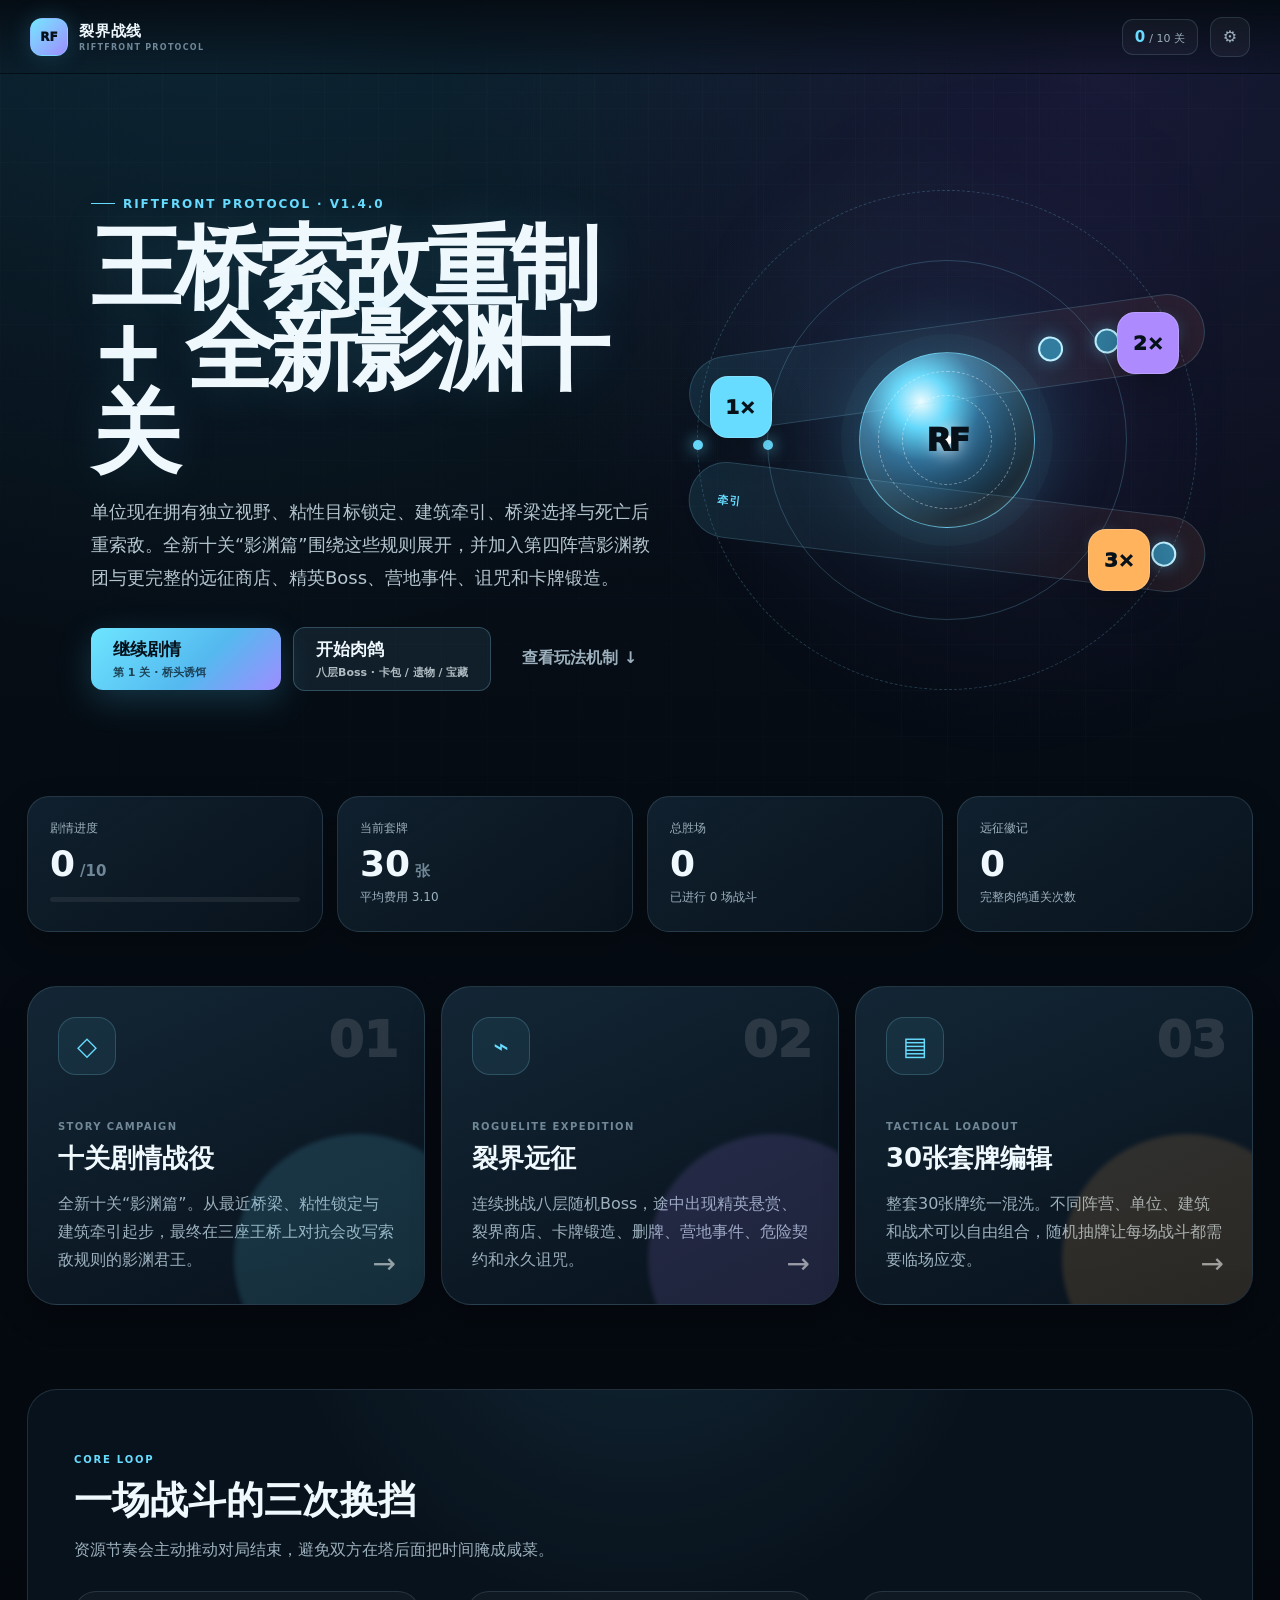
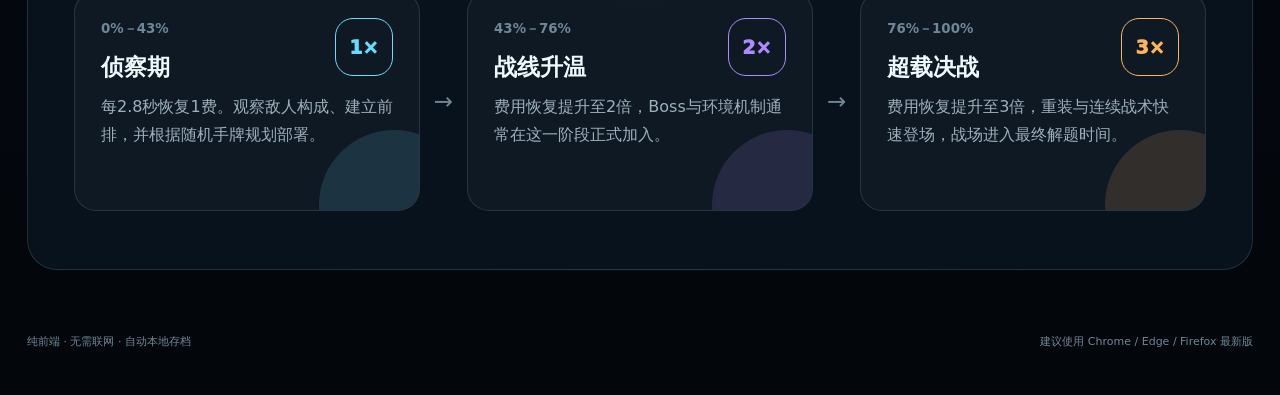
==== index.html @ 65d8519c "Initial release with MIT license" ====
<!doctype html>
<html lang="zh-CN">
<head>
  <meta charset="utf-8">
  <meta name="viewport" content="width=device-width, initial-scale=1, viewport-fit=cover">
  <meta name="theme-color" content="#07121d">
  <meta name="description" content="《裂界战线》宽战区网页版PVE原型 V1.4.0，包含全新10关剧情、王冠式寻路索敌、单一30张套牌、强化肉鸽远征、第四阵营与专属Boss能力。">
  <title>裂界战线｜宽战区 PVE 网页原型 V1.4.0</title>
  <link rel="icon" href="assets/favicon.svg" type="image/svg+xml">
  <link rel="stylesheet" href="css/main.css">
</head>
<body>
  <div id="screen" aria-live="polite"></div>
  <div id="modal-root" aria-live="assertive"></div>
  <div id="toast-root" aria-live="polite"></div>
  <noscript>
    <div class="noscript-message">本游戏需要启用 JavaScript。请在浏览器中允许脚本后重新打开 index.html。</div>
  </noscript>

  <script src="js/data.js"></script>
  <script src="js/v140_data.js"></script>
  <script src="js/storage.js"></script>
  <script src="js/audio.js"></script>
  <script src="js/engine.js"></script>
  <script src="js/v140_engine.js"></script>
  <script src="js/ui.js"></script>
  <script src="js/main.js"></script>
  <script src="js/single_deck_patch.js"></script>
  <script src="js/v130_patch.js"></script>
  <script src="js/v140_rogue.js"></script>
  <script src="js/v150_art_patch.js"></script>
</body>
</html>
---- css/main.css ----
:root {
  color-scheme: dark;
  --bg-0: #050b12;
  --bg-1: #08131f;
  --bg-2: #0e1c29;
  --panel: rgba(12, 25, 38, 0.9);
  --panel-strong: rgba(13, 28, 43, 0.98);
  --panel-soft: rgba(23, 41, 56, 0.66);
  --line: rgba(178, 222, 245, 0.14);
  --line-bright: rgba(180, 229, 250, 0.3);
  --text: #eef8fd;
  --muted: #9cb0bd;
  --muted-2: #6f8796;
  --cyan: #68dcff;
  --cyan-2: #2bbbe8;
  --violet: #ad8bff;
  --orange: #ffb35d;
  --red: #ff7868;
  --green: #6ef0b0;
  --yellow: #ffd06b;
  --shadow: 0 24px 70px rgba(0, 0, 0, 0.34);
  --shadow-small: 0 12px 32px rgba(0, 0, 0, 0.24);
  --radius-xl: 30px;
  --radius-lg: 22px;
  --radius-md: 15px;
  --radius-sm: 10px;
  --header-height: 74px;
  font-family: Inter, ui-sans-serif, system-ui, -apple-system, BlinkMacSystemFont, "Segoe UI", "PingFang SC", "Microsoft YaHei", sans-serif;
}

* {
  box-sizing: border-box;
}

html {
  min-width: 320px;
  background: var(--bg-0);
  scroll-behavior: smooth;
}

body {
  margin: 0;
  min-width: 320px;
  min-height: 100vh;
  color: var(--text);
  background:
    radial-gradient(circle at 16% -10%, rgba(58, 185, 230, 0.16), transparent 35%),
    radial-gradient(circle at 86% 4%, rgba(154, 97, 255, 0.12), transparent 30%),
    linear-gradient(180deg, #07111b, #050a11 55%, #03070c);
  overflow-x: hidden;
}

body.modal-open {
  overflow: hidden;
}

button,
textarea,
input {
  font: inherit;
}

button {
  color: inherit;
}

button:focus-visible,
textarea:focus-visible,
input:focus-visible {
  outline: 2px solid var(--cyan);
  outline-offset: 3px;
}

button:disabled {
  cursor: not-allowed;
}

p,
h1,
h2,
h3 {
  margin-top: 0;
}

#screen {
  min-height: 100vh;
}

.app-shell {
  min-height: 100vh;
  position: relative;
}

.app-shell::before {
  content: "";
  position: fixed;
  inset: 0;
  pointer-events: none;
  background-image:
    linear-gradient(rgba(255, 255, 255, 0.018) 1px, transparent 1px),
    linear-gradient(90deg, rgba(255, 255, 255, 0.018) 1px, transparent 1px);
  background-size: 54px 54px;
  mask-image: linear-gradient(to bottom, black, transparent 82%);
  z-index: 0;
}

.content-main,
.home-main {
  position: relative;
  z-index: 1;
}

.content-main {
  width: min(1500px, calc(100% - 48px));
  margin: 0 auto;
  padding: 34px 0 72px;
}

.eyebrow {
  display: inline-flex;
  align-items: center;
  gap: 8px;
  color: var(--cyan);
  font-size: 12px;
  font-weight: 800;
  letter-spacing: 0.16em;
  text-transform: uppercase;
}

.eyebrow::before {
  content: "";
  width: 24px;
  height: 1px;
  background: currentColor;
}

.primary-button,
.secondary-button,
.ghost-button,
.danger-button,
.text-button,
.icon-button,
.nav-button,
.brand-button,
.battle-icon-button,
.mission-play,
.filter-tabs button {
  border: 0;
  cursor: pointer;
  transition: transform 160ms ease, background 160ms ease, border-color 160ms ease, color 160ms ease, opacity 160ms ease, box-shadow 160ms ease;
}

.primary-button,
.secondary-button,
.ghost-button,
.danger-button {
  min-height: 44px;
  border-radius: 12px;
  padding: 0 18px;
  font-weight: 800;
}

.primary-button {
  background: linear-gradient(135deg, #6ee5ff, #54b9ef 58%, #9d8dff);
  color: #04101a;
  box-shadow: 0 10px 34px rgba(75, 199, 244, 0.22);
}

.primary-button:hover:not(:disabled) {
  transform: translateY(-2px);
  box-shadow: 0 15px 40px rgba(75, 199, 244, 0.3);
}

.primary-button:disabled {
  opacity: 0.35;
}

.secondary-button {
  color: var(--text);
  background: rgba(121, 196, 230, 0.1);
  border: 1px solid rgba(150, 222, 250, 0.24);
}

.secondary-button:hover:not(:disabled) {
  transform: translateY(-2px);
  background: rgba(121, 196, 230, 0.17);
  border-color: rgba(150, 222, 250, 0.42);
}

.ghost-button {
  color: var(--muted);
  background: transparent;
  border: 1px solid transparent;
}

.ghost-button:hover {
  color: var(--text);
  background: rgba(255, 255, 255, 0.06);
}

.danger-button {
  color: #ffd8d1;
  background: rgba(255, 94, 78, 0.12);
  border: 1px solid rgba(255, 121, 104, 0.3);
}

.text-button {
  color: var(--cyan);
  padding: 5px 0;
  background: transparent;
  font-weight: 700;
}

.text-button:hover {
  color: #d7f8ff;
}

.text-button.danger {
  color: #ff9a8d;
}

.large {
  min-height: 62px;
  min-width: 190px;
  padding: 10px 22px;
  text-align: left;
}

.large span,
.large small {
  display: block;
}

.large span {
  font-size: 17px;
}

.large small {
  margin-top: 4px;
  font-size: 11px;
  font-weight: 650;
  opacity: 0.72;
}

/* Header */
.app-header {
  position: sticky;
  top: 0;
  z-index: 50;
  height: var(--header-height);
  display: grid;
  grid-template-columns: 1fr auto 1fr;
  align-items: center;
  gap: 22px;
  padding: 0 30px;
  border-bottom: 1px solid var(--line);
  background: rgba(5, 12, 19, 0.82);
  backdrop-filter: blur(22px);
}

.app-header.is-transparent {
  position: absolute;
  width: 100%;
  background: linear-gradient(180deg, rgba(5, 11, 18, 0.92), rgba(5, 11, 18, 0.1));
  border-bottom-color: transparent;
}

.header-left,
.header-right {
  display: flex;
  align-items: center;
  gap: 12px;
}

.header-right {
  justify-content: flex-end;
}

.header-nav {
  display: flex;
  align-items: center;
  gap: 4px;
  padding: 5px;
  border: 1px solid var(--line);
  border-radius: 14px;
  background: rgba(255, 255, 255, 0.025);
}

.nav-button {
  height: 38px;
  padding: 0 14px;
  color: var(--muted);
  background: transparent;
  border-radius: 10px;
  font-size: 13px;
  font-weight: 750;
}

.nav-button:hover,
.nav-button.is-active {
  color: var(--text);
  background: rgba(102, 217, 255, 0.1);
}

.nav-button.is-active {
  box-shadow: inset 0 0 0 1px rgba(104, 220, 255, 0.15);
}

.brand-button {
  display: flex;
  align-items: center;
  gap: 11px;
  padding: 0;
  text-align: left;
  background: transparent;
}

.brand-mark {
  width: 38px;
  height: 38px;
  display: grid;
  place-items: center;
  border: 1px solid rgba(110, 223, 255, 0.38);
  border-radius: 12px;
  color: #07111a;
  background: linear-gradient(135deg, #75e7ff, #9f8dff);
  font-size: 12px;
  font-weight: 950;
  box-shadow: 0 0 24px rgba(93, 210, 255, 0.2);
}

.brand-button strong,
.brand-button small {
  display: block;
}

.brand-button strong {
  font-size: 15px;
  letter-spacing: 0.05em;
}

.brand-button small {
  margin-top: 2px;
  color: var(--muted-2);
  font-size: 8px;
  font-weight: 750;
  letter-spacing: 0.16em;
}

.icon-button,
.battle-icon-button {
  width: 40px;
  height: 40px;
  display: grid;
  place-items: center;
  border-radius: 12px;
  color: var(--muted);
  background: rgba(255, 255, 255, 0.045);
  border: 1px solid var(--line);
}

.icon-button:hover,
.battle-icon-button:hover {
  color: var(--text);
  background: rgba(109, 216, 255, 0.12);
  border-color: rgba(123, 221, 255, 0.3);
}

.progress-chip {
  display: inline-flex;
  align-items: baseline;
  gap: 4px;
  height: 36px;
  padding: 0 12px;
  border: 1px solid var(--line);
  border-radius: 11px;
  color: var(--muted);
  background: rgba(255, 255, 255, 0.035);
  font-size: 11px;
  line-height: 34px;
}

.progress-chip b {
  color: var(--cyan);
  font-size: 15px;
}

/* Home */
.home-main {
  width: min(1540px, calc(100% - 54px));
  margin: 0 auto;
  padding: 0 0 46px;
}

.hero-panel {
  position: relative;
  min-height: min(830px, 100vh);
  display: grid;
  grid-template-columns: 1.03fr 0.97fr;
  align-items: center;
  gap: 44px;
  padding: 128px 5vw 78px;
  overflow: hidden;
}

.hero-grid {
  position: absolute;
  inset: 0;
  pointer-events: none;
  opacity: 0.45;
  background:
    radial-gradient(circle at 72% 46%, rgba(82, 210, 255, 0.14), transparent 24%),
    radial-gradient(circle at 80% 50%, rgba(164, 118, 255, 0.1), transparent 35%),
    linear-gradient(rgba(105, 212, 255, 0.035) 1px, transparent 1px),
    linear-gradient(90deg, rgba(105, 212, 255, 0.035) 1px, transparent 1px);
  background-size: auto, auto, 46px 46px, 46px 46px;
  mask-image: linear-gradient(90deg, transparent, black 25%, black 90%, transparent);
}

.hero-copy {
  position: relative;
  z-index: 2;
  max-width: 760px;
}

.hero-copy h1 {
  margin: 16px 0 22px;
  font-size: clamp(66px, 7vw, 118px);
  line-height: 0.92;
  letter-spacing: -0.07em;
  text-shadow: 0 0 50px rgba(91, 214, 255, 0.15);
}

.hero-copy h1 span {
  color: transparent;
  -webkit-text-stroke: 1px rgba(173, 229, 250, 0.48);
}

.hero-subtitle {
  max-width: 680px;
  color: #b4c5cf;
  font-size: 18px;
  line-height: 1.82;
}

.hero-actions {
  display: flex;
  align-items: center;
  flex-wrap: wrap;
  gap: 12px;
  margin-top: 32px;
}

.hero-visual {
  position: relative;
  z-index: 2;
  min-height: 580px;
  display: grid;
  place-items: center;
}

.hero-core {
  position: absolute;
  width: 176px;
  height: 176px;
  display: grid;
  place-items: center;
  border: 1px solid rgba(124, 226, 255, 0.7);
  border-radius: 50%;
  background:
    radial-gradient(circle at 35% 28%, #eefcff, #62d7fa 16%, #316f97 35%, #0b1a27 72%);
  box-shadow:
    0 0 0 18px rgba(83, 208, 246, 0.035),
    0 0 80px rgba(87, 211, 250, 0.28),
    inset 0 0 50px rgba(211, 248, 255, 0.2);
}

.hero-core::before,
.hero-core::after {
  content: "";
  position: absolute;
  inset: 18px;
  border: 1px dashed rgba(255, 255, 255, 0.38);
  border-radius: 50%;
  animation: spin 18s linear infinite;
}

.hero-core::after {
  inset: 42px;
  animation-direction: reverse;
  animation-duration: 12s;
}

.hero-core span {
  position: relative;
  z-index: 2;
  color: #051018;
  font-size: 32px;
  font-weight: 950;
  letter-spacing: -0.08em;
}

.hero-core i {
  position: absolute;
  width: 10px;
  height: 10px;
  border-radius: 50%;
  background: #fff;
  box-shadow: 0 0 18px 8px rgba(255, 255, 255, 0.75);
  animation: corePulse 2.4s ease-in-out infinite;
}

.core-orbit {
  position: absolute;
  border: 1px solid rgba(129, 221, 255, 0.22);
  border-radius: 50%;
}

.orbit-a {
  width: 360px;
  height: 360px;
  animation: spin 22s linear infinite;
}

.orbit-a::before,
.orbit-b::before {
  content: "";
  position: absolute;
  top: 50%;
  left: -5px;
  width: 10px;
  height: 10px;
  border-radius: 50%;
  background: var(--cyan);
  box-shadow: 0 0 16px var(--cyan);
}

.orbit-b {
  width: 500px;
  height: 500px;
  border-style: dashed;
  animation: spin 38s linear reverse infinite;
}

.hero-lane {
  position: absolute;
  width: 520px;
  height: 76px;
  display: flex;
  align-items: center;
  padding: 0 28px;
  border: 1px solid rgba(141, 223, 255, 0.18);
  border-radius: 999px;
  background: linear-gradient(90deg, rgba(84, 206, 247, 0.12), rgba(255, 255, 255, 0.025), rgba(255, 129, 107, 0.1));
  transform: rotate(-8deg);
}

.hero-lane b {
  margin-right: auto;
  color: var(--cyan);
  font-size: 11px;
  letter-spacing: 0.12em;
}

.hero-lane i {
  width: 25px;
  height: 25px;
  margin-left: 32px;
  border: 2px solid #bdefff;
  border-radius: 50%;
  background: #317c9f;
  box-shadow: 0 0 17px rgba(91, 213, 255, 0.42);
  animation: march 3.4s ease-in-out infinite alternate;
}

.hero-lane i:nth-of-type(2) {
  animation-delay: -1s;
}

.hero-lane i:nth-of-type(3) {
  animation-delay: -2s;
}

.lane-a {
  top: 175px;
}

.lane-b {
  bottom: 165px;
  transform: rotate(7deg);
}

.hero-stage {
  position: absolute;
  width: 62px;
  height: 62px;
  display: grid;
  place-items: center;
  border: 1px solid rgba(255, 255, 255, 0.18);
  border-radius: 18px;
  color: #07111a;
  font-size: 20px;
  font-weight: 950;
  box-shadow: var(--shadow-small);
}

.stage-one {
  left: 1%;
  top: 39%;
  background: var(--cyan);
}

.stage-two {
  right: 2%;
  top: 28%;
  background: var(--violet);
}

.stage-three {
  right: 8%;
  bottom: 24%;
  background: var(--orange);
}

.home-stats {
  display: grid;
  grid-template-columns: repeat(4, 1fr);
  gap: 14px;
  margin: -34px 0 54px;
  position: relative;
  z-index: 3;
}

.home-stats article {
  min-height: 136px;
  padding: 20px 22px;
  border: 1px solid var(--line);
  border-radius: var(--radius-lg);
  background: linear-gradient(145deg, rgba(17, 34, 48, 0.94), rgba(10, 20, 30, 0.86));
  box-shadow: var(--shadow-small);
}

.home-stats article > span,
.home-stats article > p {
  color: var(--muted);
  font-size: 12px;
}

.home-stats article > strong {
  display: block;
  margin: 9px 0 7px;
  color: var(--text);
  font-size: 36px;
  line-height: 1;
}

.home-stats article > strong small {
  margin-left: 5px;
  color: var(--muted-2);
  font-size: 15px;
}

.home-stats article > p {
  margin-bottom: 0;
}

.thin-progress {
  height: 5px;
  margin-top: 15px;
  overflow: hidden;
  border-radius: 999px;
  background: rgba(255, 255, 255, 0.07);
}

.thin-progress i {
  display: block;
  height: 100%;
  border-radius: inherit;
  background: linear-gradient(90deg, var(--cyan), var(--violet));
}

.mode-grid {
  display: grid;
  grid-template-columns: repeat(3, 1fr);
  gap: 16px;
  margin-bottom: 84px;
}

.mode-card {
  position: relative;
  min-height: 310px;
  overflow: hidden;
  padding: 30px;
  text-align: left;
  color: var(--text);
  border: 1px solid var(--line);
  border-radius: var(--radius-xl);
  background: linear-gradient(155deg, rgba(21, 41, 56, 0.92), rgba(8, 18, 28, 0.94));
  box-shadow: var(--shadow-small);
  cursor: pointer;
}

.mode-card::before {
  content: "";
  position: absolute;
  inset: auto -60px -80px auto;
  width: 250px;
  height: 250px;
  border-radius: 50%;
  opacity: 0.14;
  filter: blur(2px);
}

.campaign-mode::before { background: var(--cyan); }
.rogue-mode::before { background: var(--violet); }
.deck-mode::before { background: var(--orange); }

.mode-card:hover {
  transform: translateY(-5px);
  border-color: rgba(142, 226, 255, 0.34);
  box-shadow: 0 28px 74px rgba(0, 0, 0, 0.38);
}

.mode-index {
  position: absolute;
  top: 24px;
  right: 26px;
  color: rgba(255, 255, 255, 0.12);
  font-size: 50px;
  font-weight: 950;
}

.mode-icon {
  width: 58px;
  height: 58px;
  display: grid;
  place-items: center;
  margin-bottom: 40px;
  border: 1px solid rgba(141, 226, 255, 0.2);
  border-radius: 18px;
  color: var(--cyan);
  background: rgba(98, 218, 255, 0.07);
  font-size: 26px;
}

.mode-card small {
  color: var(--muted-2);
  font-size: 10px;
  font-weight: 850;
  letter-spacing: 0.14em;
}

.mode-card h2 {
  margin: 7px 0 14px;
  font-size: 26px;
}

.mode-card p {
  margin-bottom: 0;
  color: var(--muted);
  line-height: 1.75;
}

.mode-arrow {
  position: absolute;
  right: 28px;
  bottom: 24px;
  color: rgba(255, 255, 255, 0.55);
  font-size: 28px;
}

.mechanics-section {
  margin-bottom: 64px;
  padding: 58px 46px;
  border: 1px solid var(--line);
  border-radius: var(--radius-xl);
  background:
    radial-gradient(circle at 50% -30%, rgba(91, 210, 255, 0.11), transparent 42%),
    rgba(9, 20, 31, 0.9);
}

.section-heading {
  margin-bottom: 28px;
}

.section-heading > span {
  color: var(--cyan);
  font-size: 10px;
  font-weight: 900;
  letter-spacing: 0.18em;
}

.section-heading h2 {
  margin: 8px 0 10px;
  font-size: clamp(28px, 3vw, 44px);
}

.section-heading p {
  max-width: 720px;
  margin-bottom: 0;
  color: var(--muted);
  line-height: 1.7;
}

.phase-showcase {
  display: grid;
  grid-template-columns: 1fr auto 1fr auto 1fr;
  align-items: stretch;
  gap: 14px;
}

.phase-card {
  position: relative;
  min-height: 220px;
  padding: 26px;
  overflow: hidden;
  border: 1px solid var(--line);
  border-radius: 22px;
  background: rgba(255, 255, 255, 0.03);
}

.phase-card::after {
  content: "";
  position: absolute;
  width: 150px;
  height: 150px;
  right: -50px;
  bottom: -70px;
  border-radius: 50%;
  opacity: 0.14;
  background: currentColor;
}

.phase-1 { color: var(--cyan); }
.phase-2 { color: var(--violet); }
.phase-3 { color: var(--orange); }

.phase-card small {
  color: var(--muted-2);
  font-weight: 800;
}

.phase-card h3 {
  margin: 14px 0 10px;
  color: var(--text);
  font-size: 23px;
}

.phase-card p {
  color: var(--muted);
  line-height: 1.72;
}

.phase-rate {
  display: inline-grid;
  place-items: center;
  width: 58px;
  height: 58px;
  float: right;
  border: 1px solid currentColor;
  border-radius: 18px;
  font-size: 19px;
  font-weight: 950;
}

.phase-connector {
  display: grid;
  place-items: center;
  color: var(--muted-2);
  font-size: 23px;
}

.app-footer {
  display: flex;
  justify-content: space-between;
  color: var(--muted-2);
  font-size: 11px;
}

/* Shared page hero */
.page-hero {
  position: relative;
  display: flex;
  align-items: flex-end;
  justify-content: space-between;
  gap: 50px;
  min-height: 280px;
  padding: 42px;
  overflow: hidden;
  border: 1px solid var(--line);
  border-radius: var(--radius-xl);
  background:
    radial-gradient(circle at 80% 20%, rgba(98, 218, 255, 0.11), transparent 30%),
    linear-gradient(145deg, rgba(19, 38, 53, 0.94), rgba(7, 16, 25, 0.96));
  box-shadow: var(--shadow-small);
}

.page-hero::after {
  content: "";
  position: absolute;
  width: 420px;
  height: 420px;
  right: -160px;
  top: -180px;
  border: 1px dashed rgba(136, 226, 255, 0.15);
  border-radius: 50%;
}

.page-hero > * {
  position: relative;
  z-index: 1;
}

.page-hero h1 {
  margin: 12px 0 15px;
  font-size: clamp(40px, 5vw, 72px);
  letter-spacing: -0.05em;
}

.page-hero p {
  max-width: 760px;
  margin-bottom: 0;
  color: var(--muted);
  font-size: 16px;
  line-height: 1.75;
}

.compact-hero {
  min-height: 240px;
}

/* Campaign */
.campaign-progress-card,
.deck-summary {
  min-width: 260px;
  padding: 24px;
  border: 1px solid var(--line-bright);
  border-radius: 22px;
  background: rgba(5, 14, 22, 0.62);
}

.campaign-progress-card > span,
.deck-summary > span {
  color: var(--muted);
  font-size: 11px;
}

.campaign-progress-card > strong,
.deck-summary > strong {
  display: block;
  margin: 8px 0 10px;
  font-size: 42px;
}

.campaign-progress-card > strong small,
.deck-summary > strong small {
  margin-left: 5px;
  color: var(--muted-2);
  font-size: 15px;
}

.campaign-progress-card .text-button {
  margin-top: 12px;
}

.campaign-note {
  display: flex;
  gap: 15px;
  align-items: flex-start;
  margin: 20px 0;
  padding: 18px 22px;
  border: 1px solid rgba(105, 219, 255, 0.2);
  border-radius: 16px;
  background: rgba(72, 192, 236, 0.06);
}

.campaign-note > span {
  color: var(--cyan);
}

.campaign-note p {
  margin: 0;
  color: var(--muted);
  line-height: 1.6;
}

.campaign-note strong {
  color: var(--text);
}

.mission-grid {
  display: grid;
  grid-template-columns: repeat(3, minmax(0, 1fr));
  gap: 17px;
}

.mission-card {
  position: relative;
  min-height: 400px;
  display: flex;
  flex-direction: column;
  padding: 26px;
  overflow: hidden;
  border: 1px solid var(--line);
  border-radius: 24px;
  background:
    linear-gradient(145deg, rgba(21, 40, 54, 0.94), rgba(8, 17, 26, 0.97));
  box-shadow: var(--shadow-small);
}

.mission-card::before {
  content: "";
  position: absolute;
  width: 210px;
  height: 210px;
  top: -100px;
  right: -75px;
  border-radius: 50%;
  background: var(--mission-accent, var(--cyan));
  opacity: 0.12;
  filter: blur(1px);
}

.mission-card.biome-ice { --mission-accent: #8de5ff; }
.mission-card.biome-jungle { --mission-accent: #65df86; }
.mission-card.biome-magma { --mission-accent: #ff884d; }
.mission-card.biome-steel { --mission-accent: #ff78a2; }
.mission-card.biome-mirror { --mission-accent: #d98cff; }
.mission-card.biome-core { --mission-accent: #ffd06d; }

.mission-card.is-complete {
  border-color: rgba(107, 234, 176, 0.28);
}

.mission-card.is-locked {
  filter: saturate(0.35);
  opacity: 0.52;
}

.mission-topline {
  position: relative;
  z-index: 1;
  display: flex;
  justify-content: space-between;
  color: var(--muted-2);
  font-size: 10px;
  font-weight: 850;
  letter-spacing: 0.08em;
}

.mission-number {
  position: absolute;
  right: 22px;
  top: 44px;
  color: rgba(255, 255, 255, 0.08);
  font-size: 76px;
  font-weight: 950;
  line-height: 1;
}

.mission-biome-icon {
  position: relative;
  z-index: 1;
  width: 54px;
  height: 54px;
  display: grid;
  place-items: center;
  margin: 27px 0 24px;
  border: 1px solid rgba(255, 255, 255, 0.16);
  border-radius: 17px;
  color: var(--mission-accent, var(--cyan));
  background: rgba(255, 255, 255, 0.04);
  font-size: 24px;
}

.mission-card h3 {
  margin: 0 0 6px;
  font-size: 25px;
}

.mission-subtitle {
  margin-bottom: 16px;
  color: var(--mission-accent, var(--cyan));
  font-size: 12px;
  font-weight: 750;
}

.mission-brief {
  color: var(--muted);
  line-height: 1.65;
}

.mission-tags {
  display: flex;
  flex-wrap: wrap;
  gap: 7px;
  margin-top: auto;
}

.mission-tags span {
  padding: 5px 8px;
  border: 1px solid var(--line);
  border-radius: 7px;
  color: var(--muted);
  background: rgba(255, 255, 255, 0.035);
  font-size: 10px;
  font-weight: 700;
}

.mission-footer {
  display: flex;
  align-items: center;
  justify-content: space-between;
  gap: 12px;
  margin-top: 22px;
  padding-top: 18px;
  border-top: 1px solid var(--line);
}

.mission-time {
  color: var(--muted-2);
  font-size: 11px;
}

.mission-play {
  min-height: 38px;
  padding: 0 14px;
  border-radius: 10px;
  color: #051018;
  background: var(--mission-accent, var(--cyan));
  font-size: 12px;
  font-weight: 850;
}

.mission-play:hover:not(:disabled) {
  transform: translateY(-2px);
  box-shadow: 0 10px 24px rgba(0, 0, 0, 0.28);
}

.mission-play:disabled {
  color: var(--muted-2);
  background: rgba(255, 255, 255, 0.08);
}

.difficulty-dots {
  display: inline-flex;
  gap: 3px;
}

.difficulty-dots i {
  width: 4px;
  height: 12px;
  border-radius: 2px;
  background: rgba(255, 255, 255, 0.09);
}

.difficulty-dots i.is-filled {
  background: var(--mission-accent, var(--cyan));
}

.stars {
  display: inline-flex;
  gap: 4px;
  color: rgba(255, 255, 255, 0.12);
  font-size: 17px;
}

.stars .is-lit {
  color: var(--yellow);
  text-shadow: 0 0 12px rgba(255, 209, 104, 0.45);
}

/* Deck builder */
.deck-main {
  width: min(1740px, calc(100% - 36px));
}

.deck-summary > p {
  color: var(--muted);
  font-size: 12px;
}

.deck-actions {
  display: flex;
  gap: 8px;
  margin-top: 14px;
}

.deck-rules {
  display: flex;
  flex-wrap: wrap;
  gap: 8px;
  margin: 18px 0;
}

.deck-rules span {
  padding: 8px 11px;
  border: 1px solid var(--line);
  border-radius: 999px;
  color: var(--muted);
  background: rgba(255, 255, 255, 0.025);
  font-size: 11px;
}

.deck-builder-layout {
  display: grid;
  grid-template-columns: minmax(470px, 0.88fr) minmax(650px, 1.35fr);
  gap: 18px;
  align-items: start;
}

.deck-groups-column {
  display: grid;
  gap: 12px;
}

.deck-group {
  overflow: hidden;
  border: 1px solid var(--line);
  border-radius: 22px;
  background: rgba(10, 23, 35, 0.9);
}

.deck-group.is-active {
  border-color: var(--group-color);
  box-shadow: 0 0 0 1px var(--group-color), 0 18px 50px rgba(0, 0, 0, 0.22);
}

.deck-group-heading {
  width: 100%;
  display: grid;
  grid-template-columns: 42px 1fr auto;
  align-items: center;
  gap: 13px;
  padding: 17px 18px;
  text-align: left;
  color: var(--text);
  border: 0;
  background: linear-gradient(90deg, rgba(255, 255, 255, 0.045), transparent);
  cursor: pointer;
}

.deck-group-heading > span {
  width: 36px;
  height: 36px;
  display: grid;
  place-items: center;
  border: 1px solid var(--group-color);
  border-radius: 10px;
  color: var(--group-color);
  font-weight: 950;
}

.deck-group-heading strong,
.deck-group-heading small {
  display: block;
}

.deck-group-heading strong {
  font-size: 15px;
}

.deck-group-heading small {
  margin-top: 3px;
  color: var(--muted-2);
  font-size: 10px;
}

.deck-group-heading > b {
  color: var(--group-color);
  font-size: 18px;
}

.deck-group-stats {
  display: flex;
  justify-content: space-between;
  padding: 9px 18px;
  color: var(--muted-2);
  border-top: 1px solid var(--line);
  border-bottom: 1px solid var(--line);
  font-size: 10px;
}

.deck-slots {
  display: grid;
  grid-template-columns: repeat(5, 1fr);
  gap: 6px;
  padding: 10px;
}

.deck-slot {
  position: relative;
  min-height: 86px;
  padding: 11px 6px 8px;
  overflow: hidden;
  border: 1px solid var(--line);
  border-radius: 12px;
  color: var(--text);
  background: rgba(255, 255, 255, 0.035);
  cursor: pointer;
}

.deck-slot:hover {
  border-color: rgba(255, 126, 111, 0.45);
  background: rgba(255, 101, 85, 0.08);
}

.deck-slot > b,
.deck-slot > strong,
.deck-slot > small {
  display: block;
}

.deck-slot > b {
  margin: 3px 0 5px;
  color: var(--group-color);
  font-size: 20px;
}

.deck-slot > strong {
  overflow: hidden;
  font-size: 10px;
  white-space: nowrap;
  text-overflow: ellipsis;
}

.deck-slot > small {
  margin-top: 3px;
  color: var(--muted-2);
  font-size: 8px;
}

.slot-cost {
  position: absolute;
  top: 5px;
  left: 6px;
  color: var(--yellow);
  font-size: 10px;
  font-weight: 900;
}

.deck-slot.is-empty {
  display: grid;
  place-items: center;
  border-style: dashed;
  color: var(--muted-2);
  background: rgba(255, 255, 255, 0.018);
}

.deck-slot.is-empty span,
.deck-slot.is-empty small {
  display: block;
  text-align: center;
}

.card-library {
  position: sticky;
  top: calc(var(--header-height) + 18px);
  max-height: calc(100vh - var(--header-height) - 36px);
  display: flex;
  flex-direction: column;
  overflow: hidden;
  border: 1px solid var(--line);
  border-radius: 22px;
  background: rgba(9, 21, 32, 0.94);
  box-shadow: var(--shadow-small);
}

.library-heading {
  display: flex;
  justify-content: space-between;
  align-items: center;
  gap: 16px;
  padding: 18px;
  border-bottom: 1px solid var(--line);
}

.library-heading span,
.library-heading strong {
  display: block;
}

.library-heading span {
  color: var(--muted-2);
  font-size: 10px;
}

.library-heading strong {
  margin-top: 4px;
  color: var(--cyan);
  font-size: 13px;
}

.filter-tabs {
  display: flex;
  gap: 4px;
  padding: 4px;
  border: 1px solid var(--line);
  border-radius: 10px;
}

.filter-tabs button {
  min-height: 30px;
  padding: 0 9px;
  border-radius: 7px;
  color: var(--muted);
  background: transparent;
  font-size: 10px;
  font-weight: 750;
}

.filter-tabs button.is-active,
.filter-tabs button:hover {
  color: var(--text);
  background: rgba(99, 218, 255, 0.1);
}

.card-library-grid {
  display: grid;
  grid-template-columns: repeat(3, minmax(0, 1fr));
  gap: 9px;
  padding: 12px;
  overflow-y: auto;
}

.card-tile {
  position: relative;
  min-height: 224px;
  display: flex;
  flex-direction: column;
  align-items: stretch;
  padding: 12px;
  overflow: hidden;
  text-align: left;
  border: 1px solid var(--line);
  border-radius: 16px;
  color: var(--text);
  background:
    linear-gradient(160deg, rgba(34, 58, 73, 0.94), rgba(8, 18, 28, 0.97));
  cursor: pointer;
}

.card-tile::after {
  content: "";
  position: absolute;
  inset: auto -50px -75px auto;
  width: 140px;
  height: 140px;
  border-radius: 50%;
  background: var(--rarity-color, var(--cyan));
  opacity: 0.11;
}

.rarity-common { --rarity-color: #70cfe8; }
.rarity-rare { --rarity-color: #ad8bff; }
.rarity-epic { --rarity-color: #ffad5e; }
.rarity-legendary { --rarity-color: #ffd65f; }

.card-tile:hover:not(:disabled) {
  transform: translateY(-3px);
  border-color: var(--rarity-color);
  box-shadow: 0 16px 34px rgba(0, 0, 0, 0.24);
}

.card-tile:disabled {
  opacity: 0.36;
  filter: saturate(0.35);
}

.card-cost {
  position: absolute;
  top: 10px;
  left: 10px;
  width: 30px;
  height: 30px;
  display: grid;
  place-items: center;
  border: 1px solid rgba(255, 255, 255, 0.25);
  border-radius: 10px;
  color: #09121a;
  background: var(--yellow);
  font-size: 14px;
  font-weight: 950;
  box-shadow: 0 5px 15px rgba(0, 0, 0, 0.25);
}

.card-art {
  height: 82px;
  display: grid;
  place-items: center;
  margin-bottom: 12px;
  border: 1px solid rgba(255, 255, 255, 0.08);
  border-radius: 12px;
  background:
    radial-gradient(circle at center, rgba(255, 255, 255, 0.11), transparent 60%),
    rgba(255, 255, 255, 0.025);
}

.card-art span {
  color: var(--rarity-color);
  font-size: 37px;
  text-shadow: 0 0 20px var(--rarity-color);
}

.card-name {
  position: relative;
  z-index: 1;
  font-size: 13px;
  font-weight: 850;
}

.card-meta {
  margin-top: 4px;
  color: var(--rarity-color);
  font-size: 9px;
  font-weight: 750;
}

.card-desc {
  position: relative;
  z-index: 1;
  margin-top: 10px;
  color: var(--muted);
  font-size: 10px;
  line-height: 1.55;
}

.card-count {
  position: absolute;
  top: 12px;
  right: 12px;
  min-width: 26px;
  height: 24px;
  padding: 0 6px;
  border: 1px solid var(--line);
  border-radius: 8px;
  color: var(--text);
  background: rgba(4, 10, 16, 0.72);
  font-size: 10px;
  font-weight: 850;
  line-height: 22px;
  text-align: center;
}

/* Rogue */
.rogue-intro-hero {
  min-height: 410px;
  align-items: center;
  background:
    radial-gradient(circle at 80% 55%, rgba(169, 128, 255, 0.18), transparent 31%),
    linear-gradient(145deg, rgba(30, 25, 55, 0.94), rgba(8, 15, 27, 0.97));
}

.rogue-hero-copy {
  max-width: 850px;
}

.rogue-route-preview {
  min-width: 390px;
  display: flex;
  align-items: center;
  justify-content: center;
}

.rogue-route-preview i,
.run-route span {
  width: 46px;
  height: 46px;
  display: grid;
  place-items: center;
  border: 1px solid rgba(193, 162, 255, 0.42);
  border-radius: 50%;
  color: #e8dcff;
  background: rgba(164, 121, 255, 0.12);
  font-style: normal;
  font-weight: 900;
}

.rogue-route-preview b,
.run-route i {
  width: 34px;
  height: 1px;
  background: linear-gradient(90deg, rgba(182, 151, 255, 0.6), rgba(182, 151, 255, 0.15));
}

.rogue-route-preview .boss-node {
  width: 62px;
  height: 62px;
  color: #0d1220;
  background: linear-gradient(135deg, var(--violet), var(--orange));
  box-shadow: 0 0 36px rgba(173, 139, 255, 0.3);
}

.rogue-explainer-grid {
  display: grid;
  grid-template-columns: repeat(3, 1fr);
  gap: 16px;
  margin: 20px 0 70px;
}

.rogue-explainer-grid article {
  min-height: 230px;
  padding: 26px;
  border: 1px solid var(--line);
  border-radius: 22px;
  background: rgba(12, 25, 38, 0.84);
}

.rogue-explainer-grid article > span {
  color: rgba(255, 255, 255, 0.12);
  font-size: 44px;
  font-weight: 950;
}

.rogue-explainer-grid h3 {
  margin: 15px 0 10px;
  font-size: 21px;
}

.rogue-explainer-grid p {
  color: var(--muted);
  line-height: 1.72;
}

.relic-gallery {
  padding: 36px;
  border: 1px solid var(--line);
  border-radius: var(--radius-xl);
  background: rgba(11, 22, 34, 0.84);
}

.relic-grid,
.relic-choice-grid {
  display: grid;
  grid-template-columns: repeat(4, 1fr);
  gap: 12px;
}

.relic-card {
  min-height: 130px;
  display: flex;
  align-items: flex-start;
  gap: 13px;
  padding: 17px;
  text-align: left;
  color: var(--text);
  border: 1px solid var(--line);
  border-radius: 17px;
  background: linear-gradient(145deg, rgba(33, 47, 62, 0.82), rgba(10, 19, 29, 0.94));
  cursor: pointer;
}

.relic-card:hover:not(:disabled) {
  transform: translateY(-3px);
  border-color: var(--rarity-color);
  box-shadow: 0 15px 38px rgba(0, 0, 0, 0.25);
}

.relic-icon {
  flex: 0 0 auto;
  width: 46px;
  height: 46px;
  display: grid;
  place-items: center;
  border: 1px solid var(--rarity-color);
  border-radius: 14px;
  color: var(--rarity-color);
  background: rgba(255, 255, 255, 0.035);
  font-size: 21px;
}

.relic-copy strong,
.relic-copy small {
  display: block;
}

.relic-copy strong {
  font-size: 13px;
}

.relic-copy small {
  margin-top: 3px;
  color: var(--rarity-color);
  font-size: 9px;
}

.relic-copy p {
  margin: 8px 0 0;
  color: var(--muted);
  font-size: 10px;
  line-height: 1.55;
}

.run-header {
  display: grid;
  grid-template-columns: 1fr auto auto;
  align-items: center;
  gap: 30px;
  padding: 34px;
  border: 1px solid var(--line);
  border-radius: var(--radius-xl);
  background:
    radial-gradient(circle at 85% 30%, rgba(174, 133, 255, 0.14), transparent 30%),
    rgba(11, 21, 34, 0.9);
}

.run-header h1 {
  margin: 9px 0 8px;
  font-size: 44px;
}

.run-header p {
  margin-bottom: 0;
  color: var(--muted);
}

.run-route {
  display: flex;
  align-items: center;
}

.run-route span {
  width: 36px;
  height: 36px;
  color: var(--muted);
  border-color: var(--line);
  background: rgba(255, 255, 255, 0.035);
  font-size: 11px;
}

.run-route span.is-done {
  color: #06131a;
  border-color: var(--green);
  background: var(--green);
}

.run-route span.is-current {
  color: #090d18;
  border-color: var(--violet);
  background: var(--violet);
  box-shadow: 0 0 24px rgba(173, 139, 255, 0.3);
}

.run-relics-panel {
  display: grid;
  grid-template-columns: auto 1fr;
  gap: 22px;
  align-items: center;
  margin: 16px 0 42px;
  padding: 18px 22px;
  border: 1px solid var(--line);
  border-radius: 18px;
  background: rgba(255, 255, 255, 0.025);
}

.run-relics-panel > div:first-child {
  min-width: 120px;
  padding-right: 20px;
  border-right: 1px solid var(--line);
}

.run-relics-panel > div:first-child span,
.run-relics-panel > div:first-child strong {
  display: block;
}

.run-relics-panel > div:first-child span {
  color: var(--muted);
  font-size: 10px;
}

.run-relics-panel > div:first-child strong {
  margin-top: 5px;
  font-size: 26px;
}

.owned-relics {
  display: flex;
  flex-wrap: wrap;
  gap: 8px;
}

.owned-relics span {
  display: inline-flex;
  align-items: center;
  gap: 7px;
  padding: 7px 10px;
  border: 1px solid rgba(180, 149, 255, 0.22);
  border-radius: 999px;
  color: #d9c8ff;
  background: rgba(173, 139, 255, 0.07);
  font-size: 10px;
}

.owned-relics span b {
  color: var(--violet);
}

.owned-relics em {
  color: var(--muted-2);
  font-size: 11px;
  font-style: normal;
}

.owned-relics.centered {
  justify-content: center;
  margin: 20px 0;
}

.encounter-grid {
  display: grid;
  grid-template-columns: repeat(3, 1fr);
  gap: 17px;
}

.encounter-card {
  position: relative;
  min-height: 440px;
  display: flex;
  flex-direction: column;
  padding: 28px;
  overflow: hidden;
  text-align: left;
  color: var(--text);
  border: 1px solid var(--line);
  border-radius: 26px;
  background: linear-gradient(155deg, rgba(27, 44, 58, 0.94), rgba(7, 17, 27, 0.98));
  cursor: pointer;
  --encounter-color: var(--cyan);
}

.encounter-card.biome-ice { --encounter-color: #8ce4ff; }
.encounter-card.biome-jungle { --encounter-color: #70e28a; }
.encounter-card.biome-magma { --encounter-color: #ff8c51; }
.encounter-card.biome-steel { --encounter-color: #ff78a2; }
.encounter-card.biome-mirror { --encounter-color: #d98cff; }

.encounter-card::after {
  content: "";
  position: absolute;
  width: 260px;
  height: 260px;
  right: -100px;
  top: -110px;
  border-radius: 50%;
  background: var(--encounter-color);
  opacity: 0.12;
}

.encounter-card:hover {
  transform: translateY(-5px);
  border-color: var(--encounter-color);
  box-shadow: 0 22px 60px rgba(0, 0, 0, 0.34);
}

.encounter-index {
  position: absolute;
  top: 22px;
  right: 24px;
  color: rgba(255, 255, 255, 0.08);
  font-size: 56px;
  font-weight: 950;
}

.encounter-icon {
  width: 62px;
  height: 62px;
  display: grid;
  place-items: center;
  margin: 22px 0 28px;
  border: 1px solid var(--encounter-color);
  border-radius: 20px;
  color: var(--encounter-color);
  background: rgba(255, 255, 255, 0.035);
  font-size: 28px;
}

.encounter-card > small {
  color: var(--encounter-color);
  font-size: 10px;
  font-weight: 850;
  letter-spacing: 0.1em;
}

.encounter-card h3 {
  margin: 8px 0 12px;
  font-size: 25px;
}

.encounter-card > p {
  color: var(--muted);
  line-height: 1.65;
}

.encounter-modifier {
  margin-top: auto;
  padding: 15px;
  border: 1px solid var(--line);
  border-radius: 14px;
  background: rgba(255, 255, 255, 0.03);
}

.encounter-modifier span {
  color: var(--encounter-color);
  font-size: 11px;
  font-weight: 850;
}

.encounter-modifier p {
  margin: 5px 0 0;
  color: var(--muted);
  font-size: 10px;
  line-height: 1.5;
}

.encounter-footer {
  display: flex;
  justify-content: space-between;
  align-items: center;
  gap: 10px;
  margin-top: 18px;
  color: var(--muted-2);
  font-size: 10px;
}

.encounter-footer b {
  color: var(--encounter-color);
}

.reward-backdrop-screen {
  min-height: 100vh;
  display: grid;
  place-items: center;
  align-content: center;
  text-align: center;
  background:
    radial-gradient(circle at center, rgba(170, 131, 255, 0.18), transparent 26%),
    #070d16;
}

.reward-backdrop-core {
  width: 120px;
  height: 120px;
  display: grid;
  place-items: center;
  border: 1px solid var(--violet);
  border-radius: 50%;
  color: var(--violet);
  font-size: 48px;
  box-shadow: 0 0 50px rgba(173, 139, 255, 0.2);
  animation: corePulse 2s ease-in-out infinite;
}

.reward-backdrop-screen h1 {
  margin: 24px 0 8px;
}

.reward-backdrop-screen p {
  color: var(--muted);
}

/* Guide */
.guide-keyboard {
  display: flex;
  align-items: center;
  flex-wrap: wrap;
  gap: 8px;
  max-width: 430px;
  color: var(--muted);
  font-size: 10px;
}

kbd {
  min-width: 28px;
  height: 26px;
  display: inline-grid;
  place-items: center;
  padding: 0 7px;
  border: 1px solid rgba(164, 222, 245, 0.25);
  border-bottom-width: 3px;
  border-radius: 7px;
  color: #dff7ff;
  background: rgba(255, 255, 255, 0.06);
  font-size: 10px;
  font-family: inherit;
  font-weight: 850;
}

.guide-grid {
  display: grid;
  grid-template-columns: repeat(2, 1fr);
  gap: 16px;
  margin-top: 18px;
}

.guide-card {
  position: relative;
  min-height: 280px;
  padding: 30px;
  overflow: hidden;
  border: 1px solid var(--line);
  border-radius: 24px;
  background: rgba(11, 23, 35, 0.86);
}

.guide-card.wide {
  grid-column: 1 / -1;
}

.guide-number {
  position: absolute;
  right: 24px;
  top: 16px;
  color: rgba(255, 255, 255, 0.08);
  font-size: 54px;
  font-weight: 950;
}

.guide-card h2 {
  font-size: 25px;
}

.guide-card p,
.guide-card li {
  color: var(--muted);
  line-height: 1.72;
}

.guide-card li {
  margin-bottom: 9px;
}

.guide-card strong {
  color: var(--text);
}

.guide-flow {
  display: grid;
  grid-template-columns: repeat(7, auto);
  align-items: stretch;
  gap: 12px;
}

.guide-flow > div {
  flex: 1;
  min-width: 0;
  padding: 18px;
  border: 1px solid var(--line);
  border-radius: 16px;
  background: rgba(255, 255, 255, 0.025);
}

.guide-flow > div b {
  color: var(--cyan);
}

.guide-flow > div p {
  margin: 9px 0 0;
  font-size: 11px;
}

.guide-flow > i {
  display: grid;
  place-items: center;
  color: var(--muted-2);
  font-style: normal;
}

.key-list {
  display: grid;
  gap: 12px;
}

.key-list span {
  display: flex;
  align-items: center;
  gap: 12px;
  color: var(--muted);
}

.biome-manual {
  display: grid;
  grid-template-columns: repeat(5, 1fr);
  gap: 10px;
}

.biome-manual > div {
  padding: 17px;
  border: 1px solid var(--line);
  border-radius: 15px;
  background: rgba(255, 255, 255, 0.025);
}

.biome-manual b {
  display: block;
  margin-bottom: 9px;
}

.biome-manual p {
  margin-bottom: 0;
  font-size: 10px;
}

.biome-manual .ice b { color: #8ce4ff; }
.biome-manual .jungle b { color: #70e28a; }
.biome-manual .magma b { color: #ff8c51; }
.biome-manual .steel b { color: #ff78a2; }
.biome-manual .mirror b { color: #d98cff; }

/* Battle */
.battle-screen {
  --battle-accent: #67d9ff;
  min-height: 100vh;
  height: 100vh;
  display: grid;
  grid-template-rows: 68px 52px minmax(0, 1fr) 176px;
  overflow: hidden;
  background: #03080e;
}

.battle-screen.biome-ice { --battle-accent: #8ce4ff; }
.battle-screen.biome-jungle { --battle-accent: #70e28a; }
.battle-screen.biome-magma { --battle-accent: #ff8c51; }
.battle-screen.biome-steel { --battle-accent: #ff78a2; }
.battle-screen.biome-mirror { --battle-accent: #d98cff; }
.battle-screen.biome-core { --battle-accent: #ffd06d; }

.battle-topbar {
  display: grid;
  grid-template-columns: 44px 1fr auto 1fr 44px;
  align-items: center;
  gap: 14px;
  padding: 8px 14px;
  border-bottom: 1px solid var(--line);
  background: rgba(5, 12, 19, 0.98);
}

.battle-icon-button {
  width: 40px;
  height: 40px;
}

.core-hud {
  display: grid;
  grid-template-columns: 1fr auto;
  align-items: center;
  gap: 6px 12px;
}

.enemy-core-hud {
  direction: rtl;
}

.enemy-core-hud > * {
  direction: ltr;
}

.core-label {
  grid-column: 1 / -1;
  display: flex;
  justify-content: space-between;
  color: var(--muted);
  font-size: 10px;
}

.core-label b {
  color: var(--text);
}

.core-bar {
  position: relative;
  height: 8px;
  overflow: hidden;
  border-radius: 999px;
  background: rgba(255, 255, 255, 0.08);
}

.core-bar i {
  display: block;
  height: 100%;
  border-radius: inherit;
  background: linear-gradient(90deg, #52c9ef, #80e5ff);
  transition: width 120ms linear;
}

.enemy-core-hud .core-bar i {
  margin-left: auto;
  background: linear-gradient(90deg, #ff9a7f, #ff665d);
}

.outpost-dots {
  display: flex;
  gap: 5px;
}

.outpost-dots i {
  width: 8px;
  height: 8px;
  border-radius: 3px;
  background: var(--cyan);
  box-shadow: 0 0 8px rgba(96, 216, 255, 0.5);
}

.outpost-dots.enemy i {
  background: var(--red);
  box-shadow: 0 0 8px rgba(255, 107, 93, 0.5);
}

.outpost-dots i.is-destroyed {
  background: rgba(255, 255, 255, 0.1);
  box-shadow: none;
}

.battle-title-block {
  min-width: 230px;
  text-align: center;
}

.battle-title-block small,
.battle-title-block strong,
.battle-title-block span {
  display: block;
}

.battle-title-block small {
  color: var(--battle-accent);
  font-size: 8px;
  font-weight: 850;
  letter-spacing: 0.12em;
}

.battle-title-block strong {
  margin-top: 2px;
  font-size: 14px;
}

.battle-title-block span {
  margin-top: 2px;
  color: var(--yellow);
  font-size: 16px;
  font-weight: 900;
}

.stage-timeline {
  position: relative;
  display: flex;
  align-items: center;
  padding: 0 185px 0 48px;
  border-bottom: 1px solid var(--line);
  background: rgba(7, 16, 24, 0.98);
}

.stage-progress-line {
  position: absolute;
  left: 48px;
  right: 190px;
  top: 24px;
  height: 3px;
  overflow: hidden;
  border-radius: 999px;
  background: rgba(255, 255, 255, 0.08);
}

.stage-progress-line i {
  display: block;
  height: 100%;
  background: linear-gradient(90deg, var(--cyan), var(--violet), var(--orange));
  transition: width 80ms linear;
}

.stage-node {
  position: absolute;
  top: 8px;
  transform: translateX(-50%);
  z-index: 2;
}

.stage-node[data-stage-node="0"] {
  left: 48px !important;
}

.stage-node span {
  width: 32px;
  height: 32px;
  display: grid;
  place-items: center;
  border: 1px solid var(--line-bright);
  border-radius: 10px;
  color: var(--muted);
  background: #0b1824;
  font-size: 9px;
  font-weight: 900;
}

.stage-node small {
  display: none;
}

.stage-node.is-active span {
  color: #061018;
  border-color: var(--battle-accent);
  background: var(--battle-accent);
  box-shadow: 0 0 18px rgba(106, 220, 255, 0.28);
}

.stage-node.is-past span {
  color: #07131a;
  border-color: var(--green);
  background: var(--green);
}

.stage-current {
  position: absolute;
  right: 18px;
  display: flex;
  align-items: center;
  gap: 8px;
  padding-left: 18px;
  border-left: 1px solid var(--line);
}

.stage-current span,
.stage-current b {
  display: block;
}

.stage-current span {
  color: var(--muted);
  font-size: 10px;
}

.stage-current b {
  color: var(--battle-accent);
  font-size: 12px;
}

.battle-layout {
  min-height: 0;
  display: grid;
  grid-template-columns: 230px minmax(520px, 1fr) 248px;
  gap: 10px;
  padding: 10px;
  background: #02070c;
}

.supply-sidebar,
.intel-sidebar {
  min-height: 0;
  overflow: auto;
  border: 1px solid var(--line);
  border-radius: 16px;
  background: rgba(8, 19, 29, 0.96);
}

.supply-sidebar {
  padding: 14px;
}

.sidebar-heading span,
.sidebar-heading small {
  display: block;
}

.sidebar-heading span {
  font-size: 13px;
  font-weight: 850;
}

.sidebar-heading small {
  margin-top: 3px;
  color: var(--muted-2);
  font-size: 9px;
}

.supply-buttons {
  display: grid;
  gap: 8px;
  margin-top: 12px;
}

.supply-button {
  width: 100%;
  display: grid;
  grid-template-columns: 34px 1fr auto;
  align-items: center;
  gap: 9px;
  padding: 10px;
  text-align: left;
  color: var(--text);
  border: 1px solid var(--line);
  border-radius: 12px;
  background: rgba(255, 255, 255, 0.03);
  cursor: pointer;
}

.supply-button:hover,
.supply-button.is-active {
  border-color: var(--group-color);
  background: rgba(255, 255, 255, 0.06);
}

.supply-button.is-active {
  box-shadow: inset 3px 0 0 var(--group-color);
}

.supply-button.is-empty {
  opacity: 0.42;
}

.supply-button kbd {
  color: var(--group-color);
}

.supply-button strong,
.supply-button small {
  display: block;
}

.supply-button strong {
  font-size: 11px;
}

.supply-button small {
  margin-top: 2px;
  color: var(--muted-2);
  font-size: 8px;
  line-height: 1.35;
}

.supply-button > b {
  min-width: 24px;
  height: 24px;
  display: grid;
  place-items: center;
  border-radius: 8px;
  color: var(--group-color);
  background: rgba(255, 255, 255, 0.05);
  font-size: 10px;
}

.draw-module {
  display: grid;
  grid-template-columns: auto 1fr;
  align-items: center;
  gap: 12px;
  margin-top: 14px;
  padding: 12px;
  border: 1px solid var(--line);
  border-radius: 14px;
  background: rgba(255, 255, 255, 0.025);
}

.progress-ring {
  --progress: 0;
  position: relative;
  width: 62px;
  height: 62px;
  display: grid;
  place-items: center;
  border-radius: 50%;
  background: conic-gradient(var(--battle-accent) calc(var(--progress) * 1turn), rgba(255, 255, 255, 0.08) 0);
}

.progress-ring::before {
  content: "";
  position: absolute;
  inset: 5px;
  border-radius: 50%;
  background: #091725;
}

.progress-ring span,
.progress-ring b {
  position: relative;
  z-index: 1;
  display: block;
  text-align: center;
}

.progress-ring span {
  align-self: end;
  color: var(--muted-2);
  font-size: 8px;
}

.progress-ring b {
  align-self: start;
  font-size: 10px;
}

.draw-module p {
  margin: 0;
  color: var(--muted);
  font-size: 9px;
  line-height: 1.45;
}

.archive-button {
  width: 100%;
  display: grid;
  grid-template-columns: 28px 1fr auto;
  align-items: center;
  gap: 8px;
  margin-top: 9px;
  padding: 10px;
  text-align: left;
  color: var(--text);
  border: 1px solid var(--line);
  border-radius: 12px;
  background: rgba(173, 139, 255, 0.06);
  cursor: pointer;
}

.archive-button:hover:not(:disabled) {
  border-color: rgba(182, 148, 255, 0.36);
  background: rgba(173, 139, 255, 0.11);
}

.archive-button:disabled {
  opacity: 0.35;
}

.archive-button > span {
  color: var(--violet);
  font-size: 20px;
}

.archive-button strong,
.archive-button small {
  display: block;
}

.archive-button strong {
  font-size: 10px;
}

.archive-button small {
  margin-top: 2px;
  color: var(--muted-2);
  font-size: 8px;
}

.archive-button > b {
  color: var(--violet);
  font-size: 10px;
}

.battlefield-column,
.battlefield-frame {
  min-width: 0;
  min-height: 0;
}

.battlefield-frame {
  position: relative;
  height: 100%;
  display: grid;
  place-items: center;
  overflow: hidden;
  border: 1px solid rgba(160, 224, 248, 0.18);
  border-radius: 17px;
  background: #07111a;
  box-shadow: inset 0 0 40px rgba(0, 0, 0, 0.36);
}

#battle-canvas {
  display: block;
  width: 100%;
  max-height: 100%;
  aspect-ratio: 16 / 9;
  object-fit: contain;
  cursor: crosshair;
  touch-action: none;
}

.battlefield-help {
  position: absolute;
  left: 50%;
  bottom: 8px;
  transform: translateX(-50%);
  max-width: calc(100% - 28px);
  padding: 5px 11px;
  white-space: nowrap;
  border: 1px solid rgba(255, 255, 255, 0.09);
  border-radius: 999px;
  color: rgba(226, 243, 250, 0.58);
  background: rgba(3, 9, 14, 0.68);
  backdrop-filter: blur(8px);
  font-size: 8px;
}

.battle-banner-stack {
  position: absolute;
  top: 12px;
  left: 50%;
  width: min(520px, calc(100% - 30px));
  transform: translateX(-50%);
  display: grid;
  gap: 7px;
  pointer-events: none;
}

.battle-banner {
  display: grid;
  grid-template-columns: auto 1fr;
  align-items: center;
  gap: 12px;
  padding: 11px 15px;
  border: 1px solid rgba(112, 220, 255, 0.28);
  border-radius: 13px;
  background: rgba(7, 17, 25, 0.9);
  backdrop-filter: blur(14px);
  box-shadow: 0 12px 32px rgba(0, 0, 0, 0.32);
  opacity: 0;
  transform: translateY(-12px) scale(0.98);
  transition: opacity 240ms ease, transform 240ms ease;
}

.battle-banner.is-visible {
  opacity: 1;
  transform: translateY(0) scale(1);
}

.battle-banner strong {
  color: var(--battle-accent);
  font-size: 11px;
}

.battle-banner span {
  color: var(--muted);
  font-size: 9px;
}

.battle-banner.warning,
.battle-banner.danger {
  border-color: rgba(255, 132, 93, 0.42);
}

.battle-banner.warning strong,
.battle-banner.danger strong {
  color: #ff9f75;
}

.battle-banner.boss {
  border-color: rgba(255, 191, 90, 0.5);
  background: rgba(37, 21, 10, 0.92);
}

.battle-banner.boss strong {
  color: var(--orange);
}

.battle-banner.success {
  border-color: rgba(110, 239, 176, 0.42);
}

.battle-banner.success strong {
  color: var(--green);
}

.battle-banner.stage {
  border-color: rgba(173, 139, 255, 0.42);
}

.battle-banner.stage strong {
  color: var(--violet);
}

.tutorial-checklist {
  position: absolute;
  left: 12px;
  top: 12px;
  width: 200px;
  padding: 13px;
  border: 1px solid rgba(102, 218, 255, 0.26);
  border-radius: 14px;
  background: rgba(5, 15, 23, 0.82);
  backdrop-filter: blur(12px);
  box-shadow: var(--shadow-small);
}

.tutorial-checklist > span {
  display: block;
  margin-bottom: 8px;
  color: var(--cyan);
  font-size: 10px;
  font-weight: 850;
}

.tutorial-checklist p {
  display: flex;
  align-items: center;
  gap: 7px;
  margin: 5px 0;
  color: var(--muted);
  font-size: 9px;
}

.tutorial-checklist p i {
  color: var(--muted-2);
  font-style: normal;
}

.tutorial-checklist p.is-done {
  color: var(--green);
  text-decoration: line-through;
  opacity: 0.72;
}

.intel-sidebar {
  display: flex;
  flex-direction: column;
  padding: 13px;
  gap: 9px;
}

.objective-panel,
.selected-card-panel,
.event-log-panel {
  padding: 13px;
  border: 1px solid var(--line);
  border-radius: 13px;
  background: rgba(255, 255, 255, 0.025);
}

.objective-panel > span,
.selected-card-panel > span,
.event-log-panel > span {
  display: block;
  color: var(--muted-2);
  font-size: 8px;
  font-weight: 850;
  letter-spacing: 0.08em;
}

.objective-panel > strong,
.selected-card-panel > strong {
  display: block;
  margin-top: 6px;
  font-size: 11px;
  line-height: 1.4;
}

.objective-panel > p,
.selected-card-panel > p {
  margin: 7px 0 0;
  color: var(--muted);
  font-size: 9px;
  line-height: 1.52;
}

.selected-card-panel > strong {
  color: var(--battle-accent);
}

.event-log-panel {
  flex: 1;
  min-height: 90px;
  overflow: hidden;
}

#battle-event-log {
  margin-top: 6px;
}

#battle-event-log p {
  margin: 0;
  padding: 5px 0;
  color: var(--muted);
  border-bottom: 1px dashed rgba(255, 255, 255, 0.06);
  font-size: 8px;
  line-height: 1.35;
}

.battle-controls {
  display: grid;
  grid-template-columns: 1fr 1fr;
  gap: 7px;
}

.battle-controls button {
  min-height: 35px;
  border: 1px solid var(--line);
  border-radius: 10px;
  color: var(--muted);
  background: rgba(255, 255, 255, 0.035);
  cursor: pointer;
  font-size: 9px;
  font-weight: 800;
}

.battle-controls button:hover {
  color: var(--text);
  border-color: rgba(129, 221, 255, 0.3);
}

.battle-handbar {
  min-width: 0;
  display: grid;
  grid-template-columns: 205px minmax(0, 1fr);
  gap: 10px;
  padding: 10px;
  border-top: 1px solid var(--line);
  background: rgba(5, 12, 19, 0.99);
}

.energy-module {
  display: grid;
  grid-template-columns: auto 1fr;
  align-items: center;
  gap: 10px;
  padding: 10px;
  border: 1px solid var(--line);
  border-radius: 15px;
  background: rgba(255, 255, 255, 0.025);
}

.energy-orb {
  width: 67px;
  height: 67px;
  display: flex;
  align-items: baseline;
  justify-content: center;
  padding-top: 20px;
  border: 1px solid rgba(255, 213, 108, 0.4);
  border-radius: 50%;
  color: #071018;
  background: radial-gradient(circle at 35% 25%, #fff9ca, #ffd468 30%, #b67526 68%, #28170b);
  box-shadow: 0 0 26px rgba(255, 201, 91, 0.2);
}

.energy-orb span {
  font-size: 20px;
  font-weight: 950;
}

.energy-orb small {
  font-size: 8px;
  font-weight: 900;
}

.energy-module > div:last-child > strong {
  display: block;
  font-size: 11px;
}

.energy-module > div:last-child > small {
  display: block;
  margin-top: 6px;
  color: var(--muted-2);
  font-size: 8px;
}

.energy-bar {
  height: 7px;
  margin-top: 8px;
  overflow: hidden;
  border-radius: 999px;
  background: rgba(255, 255, 255, 0.07);
}

.energy-bar i {
  display: block;
  height: 100%;
  border-radius: inherit;
  background: linear-gradient(90deg, #f4b94e, #ffe480);
  transition: width 80ms linear;
}

.hand-container {
  min-width: 0;
  display: grid;
  grid-template-columns: repeat(10, minmax(0, 1fr));
  gap: 6px;
}

.hand-card {
  position: relative;
  min-width: 0;
  overflow: hidden;
  padding: 7px 5px 6px;
  border: 1px solid var(--line);
  border-radius: 12px;
  color: var(--text);
  background:
    linear-gradient(160deg, rgba(31, 54, 68, 0.95), rgba(8, 17, 26, 0.98));
  cursor: pointer;
  transition: transform 140ms ease, border-color 140ms ease, opacity 140ms ease;
}

.hand-card::after {
  content: "";
  position: absolute;
  width: 80px;
  height: 80px;
  right: -40px;
  bottom: -44px;
  border-radius: 50%;
  background: var(--rarity-color);
  opacity: 0.12;
}

.hand-card:hover {
  transform: translateY(-5px);
  border-color: var(--rarity-color);
}

.hand-card.is-selected {
  transform: translateY(-8px);
  border-color: var(--battle-accent);
  box-shadow: 0 0 0 1px var(--battle-accent), 0 12px 28px rgba(0, 0, 0, 0.3);
}

.hand-card.is-unaffordable {
  opacity: 0.42;
  filter: saturate(0.45);
}

.hand-hotkey {
  position: absolute;
  top: 5px;
  right: 6px;
  color: var(--muted-2);
  font-size: 8px;
  font-weight: 850;
}

.hand-cost {
  position: absolute;
  top: 5px;
  left: 5px;
  width: 23px;
  height: 23px;
  display: grid;
  place-items: center;
  border-radius: 8px;
  color: #071018;
  background: var(--yellow);
  font-size: 10px;
  font-weight: 950;
}

.hand-cost.is-discounted {
  background: var(--green);
}

.hand-icon {
  display: block;
  margin: 24px 0 7px;
  color: var(--rarity-color);
  font-size: 23px;
  text-align: center;
  text-shadow: 0 0 14px var(--rarity-color);
}

.hand-name {
  display: block;
  overflow: hidden;
  font-size: 9px;
  font-weight: 800;
  text-align: center;
  white-space: nowrap;
  text-overflow: ellipsis;
}

.hand-type {
  display: block;
  margin-top: 4px;
  color: var(--muted-2);
  font-size: 7px;
  text-align: center;
}

.empty-hand {
  grid-column: 1 / -1;
  display: grid;
  place-items: center;
  align-content: center;
  border: 1px dashed var(--line);
  border-radius: 14px;
  color: var(--muted);
}

.empty-hand span,
.empty-hand small {
  display: block;
}

.empty-hand small {
  margin-top: 4px;
  color: var(--muted-2);
}

/* Modal */
#modal-root {
  position: fixed;
  inset: 0;
  z-index: 1000;
  display: none;
}

#modal-root.is-open {
  display: block;
}

.modal-backdrop {
  position: absolute;
  inset: 0;
  background: rgba(2, 7, 12, 0.78);
  backdrop-filter: blur(12px);
  animation: fadeIn 180ms ease both;
}

.modal-positioner {
  position: absolute;
  inset: 0;
  display: grid;
  place-items: center;
  padding: 24px;
  overflow: auto;
}

.modal-card {
  position: relative;
  width: min(760px, 100%);
  max-height: calc(100vh - 48px);
  overflow: auto;
  padding: 34px;
  border: 1px solid rgba(164, 226, 250, 0.22);
  border-radius: 28px;
  background:
    radial-gradient(circle at 90% -20%, rgba(92, 211, 251, 0.1), transparent 35%),
    linear-gradient(145deg, rgba(18, 35, 49, 0.99), rgba(6, 15, 24, 0.99));
  box-shadow: 0 35px 100px rgba(0, 0, 0, 0.5);
  animation: modalIn 220ms ease both;
}

.modal-heading {
  position: relative;
}

.modal-heading h2 {
  margin: 8px 0 0;
  font-size: 34px;
}

.modal-close {
  position: absolute;
  right: 0;
  top: 0;
  width: 38px;
  height: 38px;
  border: 1px solid var(--line);
  border-radius: 12px;
  color: var(--muted);
  background: rgba(255, 255, 255, 0.04);
  cursor: pointer;
}

.modal-actions {
  display: flex;
  justify-content: center;
  flex-wrap: wrap;
  gap: 10px;
  margin-top: 26px;
}

.confirm-modal {
  width: min(520px, 100%);
  text-align: center;
}

.confirm-icon {
  width: 68px;
  height: 68px;
  display: grid;
  place-items: center;
  margin: 0 auto 20px;
  border: 1px solid var(--cyan);
  border-radius: 50%;
  color: var(--cyan);
  font-size: 28px;
}

.confirm-modal h2 {
  font-size: 30px;
}

.confirm-modal > p {
  color: var(--muted);
  line-height: 1.7;
}

.dialogue-modal {
  width: min(940px, 100%);
  padding: 0;
  overflow: hidden;
}

.dialogue-header {
  display: flex;
  align-items: center;
  justify-content: space-between;
  padding: 17px 24px;
  border-bottom: 1px solid var(--line);
  background: rgba(255, 255, 255, 0.025);
}

.dialogue-header span {
  color: var(--cyan);
  font-size: 9px;
  font-weight: 850;
  letter-spacing: 0.12em;
}

.dialogue-header strong {
  font-size: 12px;
}

.dialogue-body {
  min-height: 310px;
  display: grid;
  grid-template-columns: 220px 1fr;
  align-items: center;
  gap: 34px;
  padding: 44px;
}

.dialogue-portrait {
  position: relative;
  width: 180px;
  height: 180px;
  display: grid;
  place-items: center;
  margin: 0 auto;
  border: 1px solid rgba(105, 218, 255, 0.38);
  border-radius: 50%;
  background: radial-gradient(circle at 38% 30%, #eafaff, #4bbcdf 19%, #16415a 42%, #08131e 75%);
  box-shadow: 0 0 60px rgba(84, 204, 244, 0.2);
}

.dialogue-portrait::before,
.dialogue-portrait::after {
  content: "";
  position: absolute;
  inset: -14px;
  border: 1px dashed rgba(133, 224, 255, 0.25);
  border-radius: 50%;
  animation: spin 18s linear infinite;
}

.dialogue-portrait::after {
  inset: 20px;
  animation-direction: reverse;
  animation-duration: 10s;
}

.dialogue-portrait span {
  position: relative;
  z-index: 2;
  color: #07121a;
  font-size: 58px;
  font-weight: 950;
}

.dialogue-copy small {
  color: var(--cyan);
  font-size: 12px;
  font-weight: 850;
}

.dialogue-copy > p {
  margin: 15px 0 0;
  color: #dbe8ef;
  font-size: 21px;
  line-height: 1.8;
}

.dialogue-briefing {
  display: flex;
  gap: 12px;
  margin-top: 24px;
  padding: 14px 16px;
  border: 1px solid rgba(110, 219, 255, 0.2);
  border-radius: 14px;
  background: rgba(85, 201, 242, 0.06);
}

.dialogue-briefing b {
  flex: 0 0 auto;
  color: var(--cyan);
  font-size: 10px;
}

.dialogue-briefing span {
  color: var(--muted);
  font-size: 10px;
  line-height: 1.5;
}

.dialogue-footer,
.tutorial-footer {
  display: flex;
  align-items: center;
  gap: 12px;
  padding: 16px 22px;
  border-top: 1px solid var(--line);
  background: rgba(255, 255, 255, 0.025);
}

.dialogue-footer > span {
  color: var(--muted-2);
  font-size: 10px;
}

.dialogue-dots {
  display: flex;
  gap: 5px;
  margin-right: auto;
}

.dialogue-dots i {
  width: 19px;
  height: 3px;
  border-radius: 99px;
  background: rgba(255, 255, 255, 0.1);
}

.dialogue-dots i.is-active {
  background: var(--cyan);
}

.tutorial-modal {
  width: min(900px, 100%);
  display: grid;
  grid-template-columns: 0.8fr 1.2fr;
  padding: 0;
  overflow: hidden;
}

.tutorial-visual {
  position: relative;
  min-height: 430px;
  display: grid;
  place-items: center;
  overflow: hidden;
  background:
    radial-gradient(circle at center, rgba(103, 219, 255, 0.2), transparent 34%),
    rgba(5, 15, 24, 0.72);
}

.tutorial-visual > span {
  width: 132px;
  height: 132px;
  display: grid;
  place-items: center;
  border: 1px solid var(--cyan);
  border-radius: 36px;
  color: var(--cyan);
  background: rgba(92, 209, 250, 0.07);
  font-size: 54px;
  font-weight: 950;
  box-shadow: 0 0 50px rgba(95, 215, 255, 0.15);
}

.tutorial-visual i {
  position: absolute;
  width: 280px;
  height: 280px;
  border: 1px dashed rgba(117, 220, 255, 0.22);
  border-radius: 50%;
  animation: spin 24s linear infinite;
}

.tutorial-visual i:nth-of-type(2) {
  width: 380px;
  height: 380px;
  animation-direction: reverse;
  animation-duration: 40s;
}

.tutorial-copy {
  padding: 48px 42px;
}

.tutorial-copy > small {
  color: var(--cyan);
  font-size: 10px;
  font-weight: 850;
  letter-spacing: 0.12em;
}

.tutorial-copy h2 {
  margin: 10px 0 22px;
  font-size: 36px;
}

.tutorial-copy p {
  color: var(--muted);
  font-size: 16px;
  line-height: 1.8;
}

.tutorial-copy strong {
  color: var(--text);
}

.tutorial-footer {
  grid-column: 1 / -1;
}

.tutorial-phase-mini,
.tutorial-supply-mini {
  display: flex;
  align-items: center;
  gap: 10px;
  margin-top: 24px;
}

.tutorial-phase-mini span,
.tutorial-supply-mini span {
  flex: 1;
  min-height: 54px;
  display: grid;
  place-items: center;
  border: 1px solid var(--line-bright);
  border-radius: 14px;
  color: var(--cyan);
  background: rgba(255, 255, 255, 0.035);
  font-weight: 900;
}

.tutorial-phase-mini span:nth-of-type(2),
.tutorial-supply-mini span:nth-of-type(2) {
  color: var(--violet);
}

.tutorial-phase-mini span:nth-of-type(3),
.tutorial-supply-mini span:nth-of-type(3) {
  color: var(--orange);
}

.tutorial-phase-mini i {
  color: var(--muted-2);
  font-style: normal;
}

.tutorial-lane-mini {
  position: relative;
  height: 70px;
  display: flex;
  align-items: center;
  gap: 50px;
  margin-top: 24px;
  padding: 0 16px;
  border: 1px solid var(--line);
  border-radius: 999px;
  background: linear-gradient(90deg, rgba(96, 216, 255, 0.13), rgba(255, 255, 255, 0.03), rgba(255, 111, 95, 0.12));
}

.tutorial-lane-mini b {
  margin-right: auto;
  color: var(--cyan);
}

.tutorial-lane-mini strong {
  margin-left: auto;
  color: var(--red);
}

.tutorial-lane-mini i {
  width: 24px;
  height: 24px;
  border-radius: 50%;
  background: var(--cyan);
}

.tutorial-tip {
  padding: 13px;
  border: 1px solid rgba(107, 235, 177, 0.24);
  border-radius: 12px;
  color: var(--green) !important;
  background: rgba(107, 235, 177, 0.05);
  font-size: 12px !important;
}

.result-modal {
  width: min(720px, 100%);
  text-align: center;
}

.result-emblem {
  width: 86px;
  height: 86px;
  display: grid;
  place-items: center;
  margin: 0 auto 20px;
  border: 1px solid var(--green);
  border-radius: 50%;
  color: var(--green);
  font-size: 38px;
  box-shadow: 0 0 42px rgba(103, 237, 176, 0.18);
}

.result-modal.defeat .result-emblem {
  color: var(--red);
  border-color: var(--red);
  box-shadow: 0 0 42px rgba(255, 109, 92, 0.18);
}

.result-modal h2,
.rogue-complete-modal h2 {
  margin: 8px 0;
  font-size: 42px;
}

.result-reason,
.rogue-complete-modal > p,
.relic-choice-modal > p {
  color: var(--muted);
  line-height: 1.7;
}

.result-modal > .stars {
  margin: 14px 0 4px;
  font-size: 27px;
}

.result-stats {
  display: grid;
  grid-template-columns: repeat(4, 1fr);
  gap: 8px;
  margin-top: 24px;
}

.result-stats div {
  padding: 14px 8px;
  border: 1px solid var(--line);
  border-radius: 13px;
  background: rgba(255, 255, 255, 0.025);
}

.result-stats span,
.result-stats strong {
  display: block;
}

.result-stats span {
  color: var(--muted-2);
  font-size: 9px;
}

.result-stats strong {
  margin-top: 5px;
  font-size: 18px;
}

.result-reward {
  margin-top: 16px;
  padding: 15px;
  border: 1px solid rgba(255, 208, 107, 0.25);
  border-radius: 14px;
  background: rgba(255, 208, 107, 0.06);
}

.result-reward span {
  color: var(--yellow);
  font-size: 11px;
  font-weight: 850;
}

.result-reward p {
  margin: 6px 0 0;
  color: var(--muted);
  font-size: 10px;
}

.relic-choice-modal {
  width: min(1050px, 100%);
  text-align: center;
}

.relic-choice-modal h2 {
  margin: 8px 0;
  font-size: 34px;
}

.relic-choice-grid {
  grid-template-columns: repeat(3, 1fr);
  margin-top: 24px;
}

.relic-choice-grid .relic-card {
  min-height: 190px;
}

.rogue-complete-modal {
  text-align: center;
}

.settings-modal {
  width: min(760px, 100%);
}

.settings-list {
  display: grid;
  gap: 8px;
  margin-top: 24px;
}

.setting-row {
  width: 100%;
  display: flex;
  align-items: center;
  justify-content: space-between;
  gap: 20px;
  padding: 16px;
  text-align: left;
  color: var(--text);
  border: 1px solid var(--line);
  border-radius: 14px;
  background: rgba(255, 255, 255, 0.025);
  cursor: pointer;
}

.setting-row strong,
.setting-row small {
  display: block;
}

.setting-row strong {
  font-size: 13px;
}

.setting-row small {
  margin-top: 4px;
  color: var(--muted-2);
  font-size: 10px;
}

.toggle {
  width: 48px;
  height: 27px;
  padding: 3px;
  border-radius: 999px;
  background: rgba(255, 255, 255, 0.1);
}

.toggle i {
  display: block;
  width: 21px;
  height: 21px;
  border-radius: 50%;
  background: var(--muted-2);
  transition: transform 160ms ease, background 160ms ease;
}

.toggle.is-on {
  background: rgba(102, 219, 255, 0.2);
}

.toggle.is-on i {
  transform: translateX(21px);
  background: var(--cyan);
}

.save-code-panel {
  margin-top: 16px;
  padding: 16px;
  border: 1px solid var(--line);
  border-radius: 14px;
  background: rgba(255, 255, 255, 0.025);
}

.save-code-panel label {
  display: block;
  margin-bottom: 8px;
  color: var(--muted);
  font-size: 10px;
}

.save-code-panel textarea {
  width: 100%;
  height: 104px;
  resize: vertical;
  padding: 11px;
  color: #cae8f4;
  border: 1px solid var(--line);
  border-radius: 10px;
  background: rgba(0, 0, 0, 0.24);
  font-size: 9px;
  line-height: 1.4;
}

.save-code-panel > div {
  display: flex;
  gap: 8px;
  margin-top: 9px;
}

.danger-zone {
  display: flex;
  align-items: center;
  justify-content: space-between;
  gap: 20px;
  margin-top: 16px;
  padding: 16px;
  border: 1px solid rgba(255, 112, 94, 0.2);
  border-radius: 14px;
  background: rgba(255, 83, 67, 0.045);
}

.danger-zone strong,
.danger-zone small {
  display: block;
}

.danger-zone small {
  margin-top: 4px;
  color: var(--muted-2);
  font-size: 10px;
}

/* Toast */
#toast-root {
  position: fixed;
  right: 22px;
  bottom: 22px;
  z-index: 1200;
  width: min(380px, calc(100vw - 44px));
  display: grid;
  gap: 9px;
  pointer-events: none;
}

.toast {
  display: grid;
  grid-template-columns: 30px 1fr;
  align-items: center;
  gap: 10px;
  padding: 12px 14px;
  border: 1px solid var(--line-bright);
  border-radius: 13px;
  background: rgba(8, 19, 29, 0.94);
  box-shadow: var(--shadow-small);
  backdrop-filter: blur(14px);
  opacity: 0;
  transform: translateX(20px);
  transition: opacity 220ms ease, transform 220ms ease;
}

.toast.is-visible {
  opacity: 1;
  transform: translateX(0);
}

.toast > span {
  width: 28px;
  height: 28px;
  display: grid;
  place-items: center;
  border-radius: 9px;
  color: var(--cyan);
  background: rgba(97, 216, 255, 0.09);
  font-weight: 900;
}

.toast p {
  margin: 0;
  color: var(--muted);
  font-size: 11px;
  line-height: 1.45;
}

.toast.success {
  border-color: rgba(104, 236, 176, 0.32);
}

.toast.success > span {
  color: var(--green);
  background: rgba(104, 236, 176, 0.08);
}

.toast.warning {
  border-color: rgba(255, 151, 111, 0.34);
}

.toast.warning > span {
  color: var(--orange);
  background: rgba(255, 151, 111, 0.08);
}

.noscript-message {
  max-width: 620px;
  margin: 80px auto;
  padding: 24px;
  border: 1px solid var(--line-bright);
  border-radius: 18px;
  color: var(--text);
  background: var(--panel-strong);
}

/* Animations */
@keyframes spin {
  to { transform: rotate(360deg); }
}

@keyframes corePulse {
  0%, 100% { transform: scale(0.94); opacity: 0.72; }
  50% { transform: scale(1.05); opacity: 1; }
}

@keyframes march {
  from { transform: translateX(-12px); }
  to { transform: translateX(20px); }
}

@keyframes fadeIn {
  from { opacity: 0; }
  to { opacity: 1; }
}

@keyframes modalIn {
  from { opacity: 0; transform: translateY(18px) scale(0.98); }
  to { opacity: 1; transform: translateY(0) scale(1); }
}

.reduced-motion *,
.reduced-motion *::before,
.reduced-motion *::after {
  animation-duration: 0.001ms !important;
  animation-iteration-count: 1 !important;
  scroll-behavior: auto !important;
  transition-duration: 0.001ms !important;
}

/* Responsive */
@media (max-width: 1320px) {
  .header-nav {
    display: none;
  }

  .app-header {
    grid-template-columns: 1fr 1fr;
  }

  .header-right {
    grid-column: 2;
  }

  .hero-panel {
    grid-template-columns: 1fr 0.85fr;
  }

  .mission-grid {
    grid-template-columns: repeat(2, minmax(0, 1fr));
  }

  .deck-builder-layout {
    grid-template-columns: 430px minmax(0, 1fr);
  }

  .card-library-grid {
    grid-template-columns: repeat(2, minmax(0, 1fr));
  }

  .battle-layout {
    grid-template-columns: 190px minmax(480px, 1fr) 205px;
  }

  .supply-sidebar,
  .intel-sidebar {
    padding: 10px;
  }

  .supply-button small,
  .objective-panel > p {
    display: none;
  }

  .battle-handbar {
    grid-template-columns: 175px minmax(0, 1fr);
  }

  .hand-card {
    padding-left: 2px;
    padding-right: 2px;
  }

  .hand-name {
    font-size: 8px;
  }
}

@media (max-width: 1050px) {
  .home-main,
  .content-main,
  .deck-main {
    width: min(100% - 28px, 900px);
  }

  .hero-panel {
    min-height: auto;
    grid-template-columns: 1fr;
    padding: 135px 0 80px;
  }

  .hero-visual {
    min-height: 460px;
  }

  .home-stats,
  .mode-grid,
  .rogue-explainer-grid {
    grid-template-columns: repeat(2, 1fr);
  }

  .mode-grid .mode-card:last-child {
    grid-column: 1 / -1;
  }

  .phase-showcase {
    grid-template-columns: 1fr;
  }

  .phase-connector {
    transform: rotate(90deg);
  }

  .page-hero,
  .run-header {
    display: grid;
    grid-template-columns: 1fr;
    align-items: start;
  }

  .campaign-progress-card,
  .deck-summary {
    min-width: 0;
    width: 100%;
  }

  .deck-builder-layout {
    grid-template-columns: 1fr;
  }

  .card-library {
    position: relative;
    top: 0;
    max-height: none;
  }

  .card-library-grid {
    max-height: none;
  }

  .encounter-grid,
  .relic-grid {
    grid-template-columns: repeat(2, 1fr);
  }

  .run-header {
    gap: 18px;
  }

  .run-header .text-button {
    justify-self: start;
  }

  .guide-flow {
    grid-template-columns: 1fr;
  }

  .guide-flow > i {
    transform: rotate(90deg);
  }

  .biome-manual {
    grid-template-columns: repeat(2, 1fr);
  }

  .battle-screen {
    grid-template-rows: 64px 48px minmax(0, 1fr) 164px;
  }

  .battle-layout {
    grid-template-columns: 172px minmax(460px, 1fr);
  }

  .intel-sidebar {
    display: none;
  }

  .battle-handbar {
    grid-template-columns: 150px minmax(0, 1fr);
  }

  .energy-orb {
    width: 58px;
    height: 58px;
    padding-top: 17px;
  }

  .energy-module > div:last-child > small {
    display: none;
  }
}

@media (max-width: 760px) {
  :root {
    --header-height: 64px;
  }

  .app-header {
    padding: 0 14px;
  }

  .progress-chip,
  .brand-button small {
    display: none;
  }

  .home-main,
  .content-main,
  .deck-main {
    width: min(100% - 20px, 680px);
  }

  .hero-copy h1 {
    font-size: 62px;
  }

  .hero-subtitle {
    font-size: 15px;
  }

  .hero-visual {
    min-height: 390px;
    transform: scale(0.78);
    margin: -45px 0;
  }

  .home-stats,
  .mode-grid,
  .rogue-explainer-grid,
  .mission-grid,
  .encounter-grid,
  .relic-grid,
  .guide-grid,
  .result-stats,
  .relic-choice-grid {
    grid-template-columns: 1fr;
  }

  .mode-grid .mode-card:last-child,
  .guide-card.wide {
    grid-column: auto;
  }

  .mechanics-section,
  .page-hero,
  .run-header,
  .relic-gallery {
    padding: 26px 20px;
  }

  .page-hero h1,
  .run-header h1 {
    font-size: 38px;
  }

  .mission-card {
    min-height: 360px;
  }

  .rogue-route-preview {
    min-width: 0;
    transform: scale(0.82);
  }

  .run-route {
    transform-origin: left center;
    transform: scale(0.82);
  }

  .run-relics-panel {
    grid-template-columns: 1fr;
  }

  .run-relics-panel > div:first-child {
    border-right: 0;
    border-bottom: 1px solid var(--line);
    padding: 0 0 12px;
  }

  .deck-slots {
    grid-template-columns: repeat(2, 1fr);
  }

  .card-library-grid {
    grid-template-columns: 1fr;
  }

  .library-heading {
    align-items: flex-start;
    flex-direction: column;
  }

  .biome-manual {
    grid-template-columns: 1fr;
  }

  .dialogue-body {
    grid-template-columns: 1fr;
    padding: 26px;
  }

  .dialogue-portrait {
    width: 120px;
    height: 120px;
  }

  .dialogue-portrait span {
    font-size: 40px;
  }

  .dialogue-copy > p {
    font-size: 16px;
  }

  .dialogue-footer {
    flex-wrap: wrap;
  }

  .dialogue-dots {
    order: 3;
    width: 100%;
  }

  .tutorial-modal {
    grid-template-columns: 1fr;
  }

  .tutorial-visual {
    min-height: 180px;
  }

  .tutorial-visual i {
    display: none;
  }

  .tutorial-copy {
    padding: 28px 22px;
  }

  .tutorial-footer {
    grid-column: auto;
    flex-wrap: wrap;
  }

  .battle-screen {
    height: auto;
    min-height: 100vh;
    grid-template-rows: auto auto auto auto;
    overflow: auto;
  }

  .battle-topbar {
    grid-template-columns: 38px 1fr 38px;
  }

  .core-hud {
    display: none;
  }

  .battle-title-block {
    min-width: 0;
  }

  .stage-timeline {
    height: 48px;
    padding-right: 128px;
  }

  .stage-progress-line {
    right: 132px;
  }

  .stage-current {
    right: 8px;
    padding-left: 8px;
  }

  .battle-layout {
    grid-template-columns: 1fr;
  }

  .supply-sidebar {
    order: 2;
    overflow: visible;
  }

  .supply-buttons {
    grid-template-columns: repeat(3, 1fr);
  }

  .supply-button {
    grid-template-columns: 26px 1fr;
  }

  .supply-button > b,
  .supply-button small {
    display: none;
  }

  .draw-module,
  .archive-button {
    display: none;
  }

  .battlefield-frame {
    min-height: 420px;
  }

  .battle-handbar {
    grid-template-columns: 1fr;
  }

  .energy-module {
    grid-template-columns: auto 1fr;
  }

  .hand-container {
    grid-template-columns: repeat(5, minmax(0, 1fr));
  }

  .hand-card {
    min-height: 110px;
  }

  #toast-root {
    right: 10px;
    bottom: 10px;
    width: calc(100vw - 20px);
  }
}

/* V1.1 宽战区与拖拽部署 */
.battle-map-meta {
  display: grid;
  gap: 3px;
  margin-top: 10px;
  padding: 8px 9px;
  border: 1px solid rgba(112, 220, 255, 0.14);
  border-radius: 10px;
  background: linear-gradient(145deg, rgba(83, 198, 231, 0.08), rgba(255, 255, 255, 0.015));
}

.battle-map-meta b,
.battle-map-meta small,
.battle-map-meta em {
  display: block;
}

.battle-map-meta b {
  color: var(--battle-accent);
  font-size: 9px;
  letter-spacing: 0.04em;
}

.battle-map-meta small {
  color: rgba(220, 243, 251, 0.74);
  font-size: 7px;
  line-height: 1.35;
}

.battle-map-meta em {
  color: var(--muted-2);
  font-size: 7px;
  font-style: normal;
  line-height: 1.4;
}

.hand-card {
  cursor: grab;
  touch-action: none;
  user-select: none;
  -webkit-user-select: none;
}

.hand-card:active {
  cursor: grabbing;
}

body.is-card-dragging,
body.is-card-dragging * {
  cursor: grabbing !important;
  user-select: none !important;
  -webkit-user-select: none !important;
}

body.is-card-dragging #battle-canvas {
  filter: brightness(1.04);
}

.card-drag-ghost {
  position: fixed !important;
  z-index: 10020;
  min-width: 82px !important;
  min-height: 92px;
  margin: 0 !important;
  pointer-events: none !important;
  transform: translate(-50%, -82%) rotate(-2deg) scale(1.04) !important;
  transform-origin: 50% 90%;
  opacity: 0.96 !important;
  border-width: 2px !important;
  box-shadow: 0 18px 42px rgba(0, 0, 0, 0.48), 0 0 0 1px rgba(255, 255, 255, 0.08) !important;
  filter: saturate(1.08) !important;
  transition: border-color 90ms linear, box-shadow 90ms linear, filter 90ms linear !important;
  animation: card-drag-float 680ms ease-in-out infinite alternate;
}

.card-drag-ghost:hover,
.card-drag-ghost.is-selected {
  transform: translate(-50%, -82%) rotate(-2deg) scale(1.04) !important;
}

.card-drag-ghost .hand-hotkey {
  display: none;
}

.card-drag-ghost .drag-route {
  position: absolute;
  left: 50%;
  top: calc(100% + 9px);
  width: max-content;
  max-width: 260px;
  overflow: hidden;
  padding: 6px 10px;
  transform: translateX(-50%);
  border: 1px solid rgba(255, 255, 255, 0.16);
  border-radius: 999px;
  color: rgba(226, 244, 250, 0.78);
  background: rgba(3, 10, 16, 0.94);
  box-shadow: 0 8px 22px rgba(0, 0, 0, 0.38);
  font-size: 9px;
  font-weight: 800;
  line-height: 1.2;
  text-overflow: ellipsis;
  white-space: nowrap;
}

.card-drag-ghost.is-over-field {
  transform: translate(-50%, -96%) rotate(0deg) scale(0.92) !important;
}

.card-drag-ghost.is-valid {
  border-color: #7df1ff !important;
  box-shadow: 0 18px 42px rgba(0, 0, 0, 0.42), 0 0 0 2px rgba(125, 241, 255, 0.24), 0 0 28px rgba(85, 220, 255, 0.28) !important;
}

.card-drag-ghost.is-valid .drag-route {
  color: #d9fbff;
  border-color: rgba(125, 241, 255, 0.52);
  background: rgba(4, 36, 46, 0.96);
}

.card-drag-ghost.is-invalid {
  border-color: #ff776a !important;
  box-shadow: 0 18px 42px rgba(0, 0, 0, 0.44), 0 0 0 2px rgba(255, 119, 106, 0.22), 0 0 26px rgba(255, 81, 70, 0.22) !important;
  filter: saturate(0.72) brightness(0.88) !important;
}

.card-drag-ghost.is-invalid .drag-route {
  color: #ffd8d1;
  border-color: rgba(255, 119, 106, 0.55);
  background: rgba(55, 13, 15, 0.97);
}

@keyframes card-drag-float {
  from { margin-top: -2px; }
  to { margin-top: 2px; }
}

/* V1.3.0 generated unit art */
.card-art.has-image {
  height: 118px;
  background-position: center;
  background-repeat: no-repeat;
  background-size: cover;
  box-shadow: inset 0 -34px 34px rgba(3, 8, 13, 0.44);
}
.card-tile.has-generated-art {
  min-height: 270px;
}
.card-tile.has-generated-art .card-name {
  font-size: 14px;
}
.card-tile.is-treasure {
  border-color: rgba(255, 214, 107, 0.65);
  box-shadow: 0 0 0 1px rgba(255, 205, 92, 0.18), 0 14px 36px rgba(255, 178, 56, 0.12);
}
.card-tile.is-treasure::before {
  content: "TREASURE";
  position: absolute;
  top: 12px;
  right: 10px;
  z-index: 2;
  padding: 4px 7px;
  border-radius: 999px;
  color: #fff1bd;
  background: rgba(88, 54, 7, 0.88);
  border: 1px solid rgba(255, 219, 118, 0.42);
  font-size: 7px;
  font-weight: 950;
  letter-spacing: 0.08em;
}
.hand-art {
  display: grid;
  place-items: center;
  height: 50px;
  margin: 22px 0 6px;
  overflow: hidden;
  border-radius: 9px;
  border: 1px solid rgba(255, 255, 255, 0.1);
  color: var(--rarity-color);
  background:
    radial-gradient(circle at center, rgba(255,255,255,.12), transparent 60%),
    rgba(255,255,255,.025);
  background-position: center;
  background-repeat: no-repeat;
  background-size: cover;
  box-shadow: inset 0 -20px 24px rgba(4, 9, 14, .38);
}
.hand-art b {
  font-size: 23px;
  text-shadow: 0 0 14px var(--rarity-color);
}
.hand-card.has-generated-art {
  padding-top: 6px;
}
.hand-card.is-treasure {
  border-color: rgba(255, 216, 103, .72);
  box-shadow: inset 0 0 20px rgba(255, 190, 64, .08);
}
.hand-card.is-treasure .hand-cost {
  background: linear-gradient(180deg, #fff0a2, #e9a936);
}

/* V1.3 faction selection cards */
.faction-grid {
  display: grid;
  grid-template-columns: repeat(3, minmax(0, 1fr));
  gap: 18px;
  margin-top: 24px;
  align-items: stretch;
}
.faction-card {
  min-width: 0;
  overflow: hidden;
  border: 1px solid rgba(147, 216, 255, 0.14);
  border-radius: 24px;
  background: linear-gradient(180deg, rgba(15, 28, 42, 0.96), rgba(7, 14, 23, 0.98));
  box-shadow: 0 14px 38px rgba(0, 0, 0, 0.28);
}
.faction-card > img {
  display: block;
  width: 100%;
  height: 320px;
  object-fit: cover;
  object-position: center 28%;
}
.faction-card .faction-copy {
  padding: 18px 18px 20px;
}
.faction-card .faction-copy > small {
  color: #83ddff;
  font-size: 10px;
  font-weight: 850;
  letter-spacing: 0.08em;
}
.faction-card .faction-copy h3 {
  margin: 5px 0 8px;
  font-size: 24px;
}
.faction-card .faction-copy p {
  margin: 0;
  color: #b3c6d5;
  font-size: 13px;
  line-height: 1.55;
}
.faction-card .faction-passive {
  margin-top: 12px;
  padding: 11px 12px;
  border: 1px solid rgba(255, 255, 255, 0.08);
  border-radius: 15px;
  background: rgba(255, 255, 255, 0.045);
  color: #dceaf3;
  font-size: 12px;
  line-height: 1.55;
}
.faction-card .starter-deck-list {
  display: flex;
  flex-wrap: wrap;
  gap: 6px;
  margin-top: 12px;
}
.faction-card .starter-deck-list span {
  max-width: 100%;
  padding: 5px 8px;
  overflow: hidden;
  border-radius: 999px;
  background: rgba(255, 255, 255, 0.06);
  color: #c9d9e4;
  font-size: 10px;
  white-space: nowrap;
  text-overflow: ellipsis;
}
.faction-card .primary-button {
  width: 100%;
}
@media (max-width: 1050px) {
  .faction-grid { grid-template-columns: 1fr; }
  .faction-card { display: grid; grid-template-columns: minmax(230px, 38%) 1fr; }
  .faction-card > img { height: 100%; min-height: 320px; }
}
@media (max-width: 650px) {
  .faction-card { display: block; }
  .faction-card > img { height: 260px; }
}
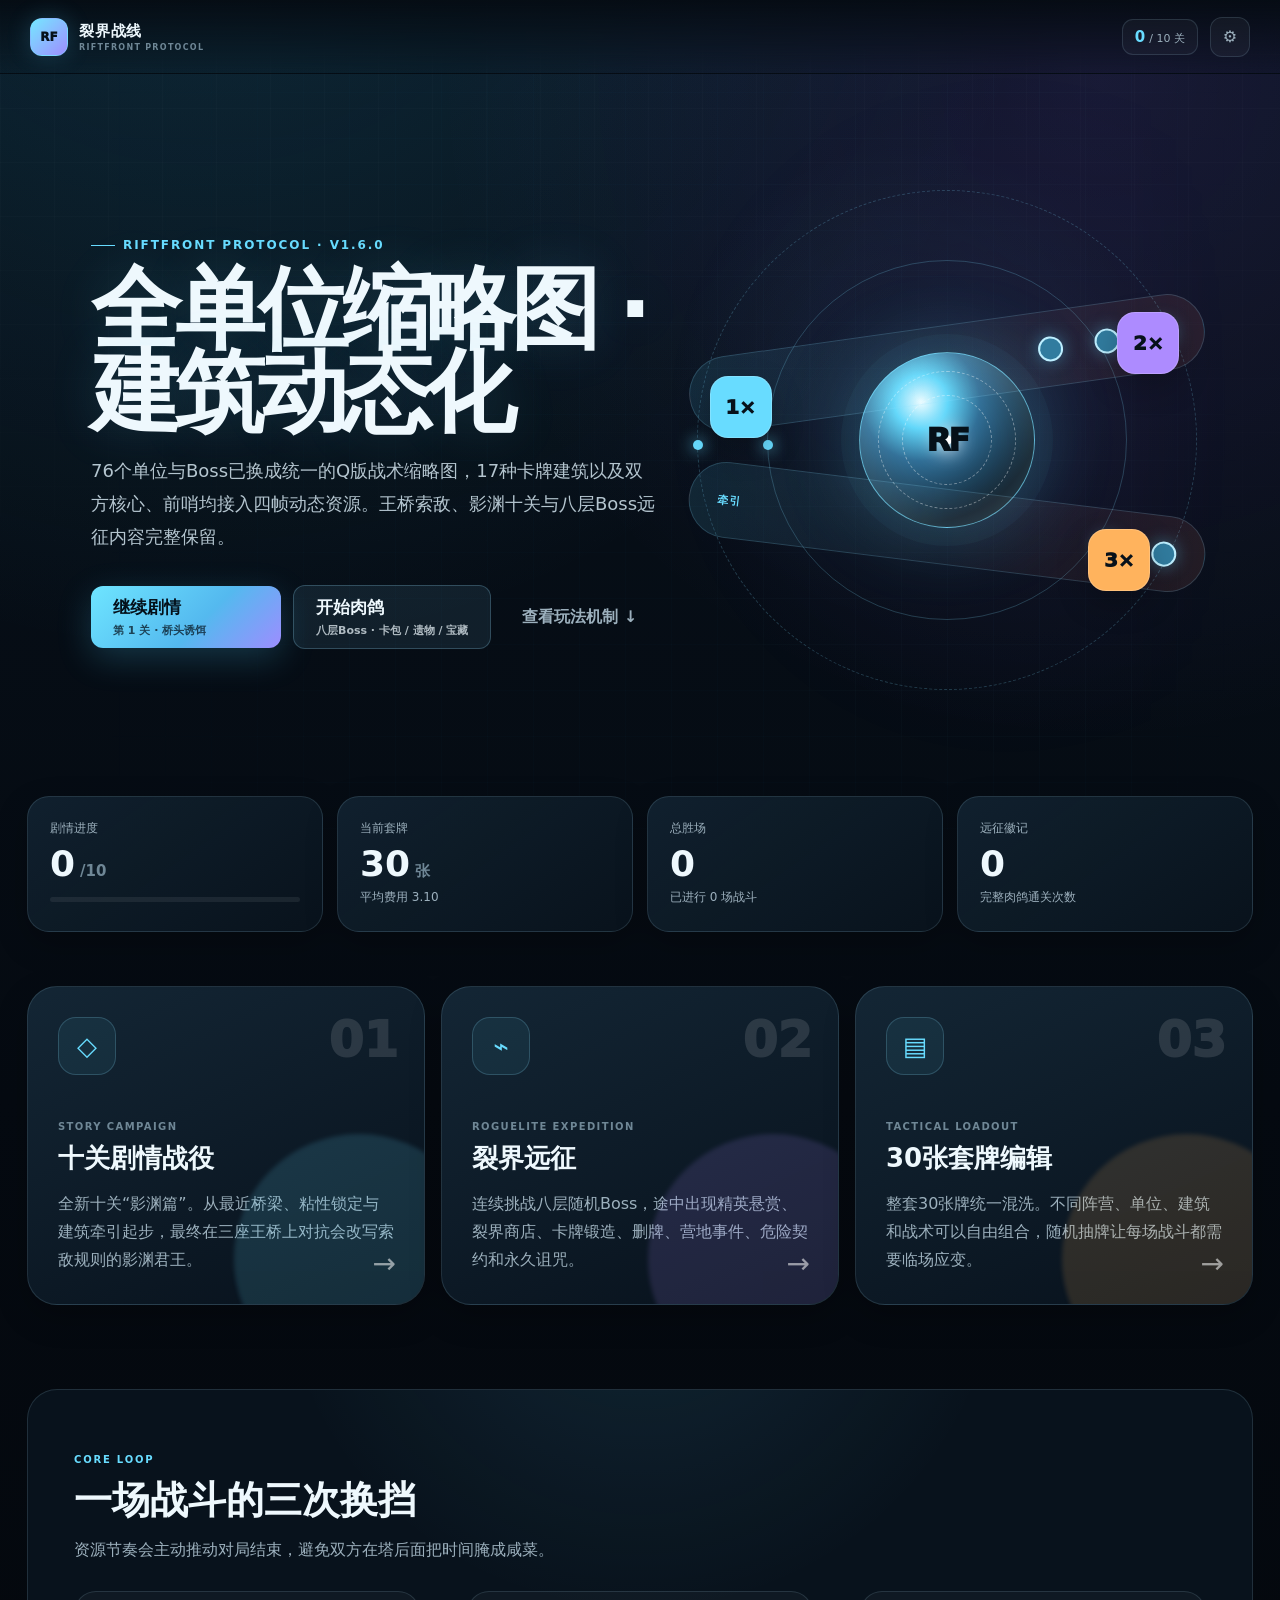
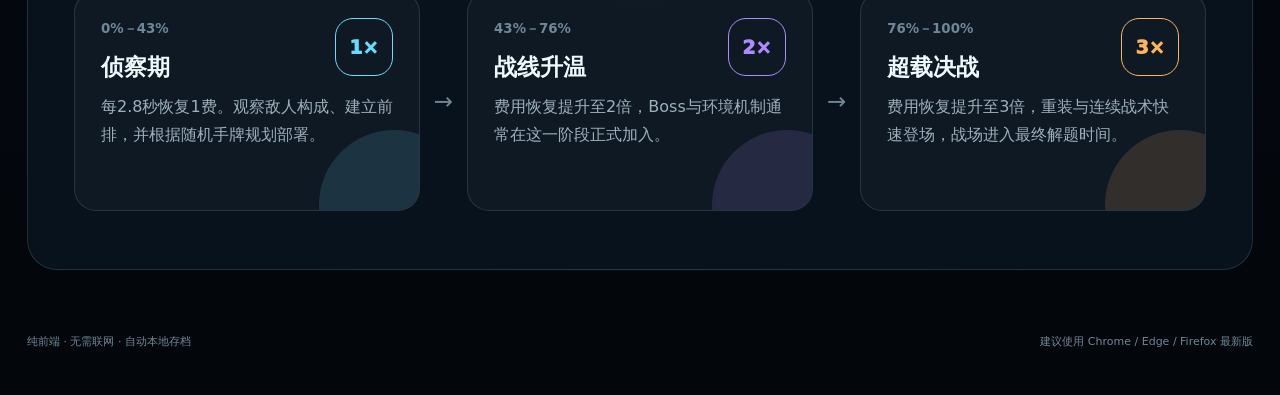
==== commit f7be2465: "Release V1.6 art update and polish battle presentation" ====
--- a/index.html
+++ b/index.html
@@ -4,10 +4,10 @@
   <meta charset="utf-8">
   <meta name="viewport" content="width=device-width, initial-scale=1, viewport-fit=cover">
   <meta name="theme-color" content="#07121d">
-  <meta name="description" content="《裂界战线》宽战区网页版PVE原型 V1.4.0，包含全新10关剧情、王冠式寻路索敌、单一30张套牌、强化肉鸽远征、第四阵营与专属Boss能力。">
-  <title>裂界战线｜宽战区 PVE 网页原型 V1.4.0</title>
+  <meta name="description" content="《裂界战线》宽战区网页版PVE原型 V1.6.0，包含全新10关剧情、统一单位缩略图、全建筑序列帧动画、王冠式寻路索敌、强化肉鸽远征与第四阵营。">
+  <title>裂界战线｜宽战区 PVE 网页原型 V1.6.0</title>
   <link rel="icon" href="assets/favicon.svg" type="image/svg+xml">
-  <link rel="stylesheet" href="css/main.css">
+  <link rel="stylesheet" href="css/main.css?v=1.6.1f">
 </head>
 <body>
   <div id="screen" aria-live="polite"></div>
@@ -21,13 +21,14 @@
   <script src="js/v140_data.js"></script>
   <script src="js/storage.js"></script>
   <script src="js/audio.js"></script>
-  <script src="js/engine.js"></script>
+  <script src="js/engine.js?v=1.6.1b"></script>
   <script src="js/v140_engine.js"></script>
   <script src="js/ui.js"></script>
-  <script src="js/main.js"></script>
+  <script src="js/main.js?v=1.6.1b"></script>
   <script src="js/single_deck_patch.js"></script>
   <script src="js/v130_patch.js"></script>
   <script src="js/v140_rogue.js"></script>
-  <script src="js/v150_art_patch.js"></script>
+  <script src="js/v150_art_patch.js?v=1.6.1"></script>
+  <script src="js/v160_visual_patch.js"></script>
 </body>
 </html>
--- a/css/main.css
+++ b/css/main.css
@@ -4428,3 +4428,644 @@
   .faction-card { display: block; }
   .faction-card > img { height: 260px; }
 }
+
+/* V1.6.1 battle command surface */
+.battle-screen {
+  position: relative;
+  isolation: isolate;
+  grid-template-rows: 56px 34px minmax(0, 1fr) 132px;
+  background:
+    radial-gradient(circle at 50% -24%, color-mix(in srgb, var(--battle-accent) 16%, transparent), transparent 43%),
+    #02060a;
+}
+
+.battle-screen::before {
+  content: "";
+  position: absolute;
+  inset: 0;
+  z-index: -1;
+  pointer-events: none;
+  background-image:
+    linear-gradient(rgba(155, 209, 229, .025) 1px, transparent 1px),
+    linear-gradient(90deg, rgba(155, 209, 229, .025) 1px, transparent 1px);
+  background-size: 36px 36px;
+  mask-image: linear-gradient(90deg, transparent, #000 18%, #000 82%, transparent);
+}
+
+.battle-topbar {
+  position: relative;
+  z-index: 6;
+  grid-template-columns: 40px minmax(200px, 1fr) minmax(190px, auto) minmax(200px, 1fr) 40px;
+  gap: 16px;
+  padding: 6px 12px;
+  border-color: rgba(161, 216, 237, .11);
+  background: linear-gradient(180deg, rgba(7, 15, 23, .98), rgba(3, 9, 14, .94));
+  box-shadow: 0 12px 34px rgba(0, 0, 0, .2);
+}
+
+.battle-icon-button {
+  width: 36px;
+  height: 36px;
+  border: 1px solid rgba(166, 218, 238, .13);
+  border-radius: 10px;
+  color: rgba(223, 242, 249, .75);
+  background: rgba(151, 211, 233, .04);
+}
+
+.battle-icon-button:hover {
+  color: #fff;
+  border-color: color-mix(in srgb, var(--battle-accent) 42%, transparent);
+  background: color-mix(in srgb, var(--battle-accent) 9%, transparent);
+}
+
+.core-hud {
+  grid-template-columns: minmax(90px, 1fr) auto;
+  gap: 5px 10px;
+}
+
+.core-label {
+  align-items: baseline;
+  font-size: 8px;
+  letter-spacing: .06em;
+  text-transform: uppercase;
+}
+
+.core-label b {
+  font-size: 10px;
+}
+
+.core-bar {
+  height: 6px;
+  border-radius: 2px;
+  background: rgba(185, 226, 241, .07);
+}
+
+.core-bar i {
+  position: relative;
+  border-radius: inherit;
+  box-shadow: 0 0 12px rgba(81, 206, 245, .25);
+}
+
+.enemy-core-hud .core-bar i {
+  box-shadow: 0 0 12px rgba(255, 105, 91, .22);
+}
+
+.outpost-dots i {
+  width: 7px;
+  height: 7px;
+  border-radius: 2px;
+  transform: rotate(45deg);
+}
+
+.battle-title-block {
+  min-width: 190px;
+}
+
+.battle-title-block small {
+  font-size: 7px;
+  letter-spacing: .18em;
+}
+
+.battle-title-block strong {
+  margin-top: 1px;
+  font-size: 13px;
+  letter-spacing: .04em;
+}
+
+.battle-title-block span {
+  position: absolute;
+  left: 50%;
+  top: 37px;
+  z-index: 8;
+  min-width: 54px;
+  margin: 0;
+  padding: 2px 9px;
+  transform: translateX(-50%);
+  border: 1px solid rgba(255, 213, 108, .25);
+  border-radius: 999px;
+  color: #ffe19a;
+  background: rgba(7, 13, 18, .92);
+  box-shadow: 0 6px 18px rgba(0, 0, 0, .28);
+  font-size: 11px;
+}
+
+.stage-timeline {
+  z-index: 5;
+  min-height: 34px;
+  padding: 0 140px 0 34px;
+  border-color: rgba(161, 216, 237, .09);
+  background: rgba(4, 10, 16, .93);
+}
+
+.stage-progress-line {
+  left: 34px;
+  right: 148px;
+  top: 16px;
+  height: 2px;
+  background: rgba(184, 224, 240, .075);
+}
+
+.stage-progress-line i {
+  background: linear-gradient(90deg, var(--battle-accent), #a899ff 55%, #ffc172);
+  box-shadow: 0 0 12px color-mix(in srgb, var(--battle-accent) 45%, transparent);
+}
+
+.stage-node {
+  top: 5px;
+}
+
+.stage-node[data-stage-node="0"] {
+  left: 34px !important;
+}
+
+.stage-node span {
+  width: 22px;
+  height: 22px;
+  border-radius: 7px;
+  border-color: rgba(164, 215, 235, .16);
+  background: #08131d;
+  font-size: 7px;
+}
+
+.stage-current {
+  right: 10px;
+  gap: 5px;
+  padding-left: 10px;
+}
+
+.stage-current span,
+.stage-current b {
+  font-size: 8px;
+}
+
+.battle-layout {
+  position: relative;
+  z-index: 1;
+  grid-template-columns: 164px minmax(560px, 1fr) 184px;
+  gap: 8px;
+  padding: 8px;
+  background: transparent;
+}
+
+.supply-sidebar,
+.intel-sidebar {
+  border-color: rgba(154, 211, 233, .13);
+  border-radius: 12px;
+  background: linear-gradient(180deg, rgba(9, 20, 29, .94), rgba(4, 11, 17, .96));
+  box-shadow: inset 0 1px 0 rgba(255, 255, 255, .025), 0 12px 34px rgba(0, 0, 0, .17);
+  scrollbar-width: thin;
+  scrollbar-color: rgba(127, 197, 221, .25) transparent;
+}
+
+.supply-sidebar {
+  padding: 12px;
+}
+
+.sidebar-heading {
+  padding-bottom: 10px;
+  border-bottom: 1px solid rgba(155, 210, 231, .1);
+}
+
+.sidebar-heading span {
+  font-size: 11px;
+  letter-spacing: .03em;
+}
+
+.sidebar-heading small {
+  font-size: 7px;
+}
+
+.supply-buttons {
+  gap: 6px;
+  margin-top: 10px;
+}
+
+.supply-button {
+  grid-template-columns: 28px 1fr auto;
+  gap: 7px;
+  padding: 8px;
+  border-color: rgba(157, 211, 232, .1);
+  border-radius: 9px;
+  background: rgba(153, 211, 233, .025);
+}
+
+.supply-button.is-active {
+  border-color: color-mix(in srgb, var(--group-color) 45%, transparent);
+  background: color-mix(in srgb, var(--group-color) 8%, transparent);
+  box-shadow: inset 2px 0 0 var(--group-color);
+}
+
+.supply-button strong {
+  font-size: 9px;
+}
+
+.supply-button small {
+  font-size: 7px;
+}
+
+.draw-module {
+  grid-template-columns: 48px 1fr;
+  gap: 9px;
+  margin-top: 10px;
+  padding: 10px 3px;
+  border: 0;
+  border-top: 1px solid rgba(155, 210, 231, .09);
+  border-radius: 0;
+  background: transparent;
+}
+
+.progress-ring {
+  width: 46px;
+  height: 46px;
+}
+
+.progress-ring::before {
+  inset: 4px;
+  background: #07121b;
+}
+
+.archive-button {
+  margin-top: 0;
+  padding: 9px;
+  border-radius: 9px;
+}
+
+.battlefield-frame {
+  position: relative;
+  grid-template-rows: minmax(0, 1fr);
+  border: 1px solid rgba(159, 218, 240, .29);
+  border-radius: 0;
+  background: #050d14;
+  clip-path: polygon(0 12px, 12px 0, calc(100% - 12px) 0, 100% 12px, 100% calc(100% - 12px), calc(100% - 12px) 100%, 12px 100%, 0 calc(100% - 12px));
+  box-shadow: inset 0 0 48px rgba(0, 0, 0, .38), 0 0 0 1px rgba(41, 151, 190, .06), 0 18px 44px rgba(0, 0, 0, .24);
+  animation: battle-field-in 520ms cubic-bezier(.2, .8, .2, 1) both;
+}
+
+.battlefield-frame::before,
+.battlefield-frame::after {
+  content: "";
+  position: absolute;
+  inset: 0;
+  z-index: 2;
+  pointer-events: none;
+}
+
+.battlefield-frame::before {
+  background:
+    linear-gradient(90deg, rgba(89, 208, 247, .2), transparent 4%, transparent 96%, rgba(255, 102, 89, .16)),
+    repeating-linear-gradient(180deg, rgba(220, 246, 255, .02) 0 1px, transparent 1px 4px),
+    radial-gradient(circle at center, transparent 55%, rgba(1, 5, 9, .42));
+  mix-blend-mode: screen, normal, normal;
+}
+
+.battlefield-frame::after {
+  inset: -45% 0 auto;
+  height: 34%;
+  background: linear-gradient(180deg, transparent, rgba(111, 224, 255, .08), transparent);
+  animation: battlefield-scan 7s linear infinite;
+}
+
+#battle-canvas {
+  position: relative;
+  z-index: 1;
+  min-width: 0;
+  min-height: 0;
+  place-self: center;
+  width: 100%;
+  height: 100%;
+  max-width: 100%;
+  max-height: 100%;
+  aspect-ratio: 16 / 9;
+  object-fit: contain;
+  filter: saturate(1.06) contrast(1.035);
+}
+
+.battlefield-chrome {
+  position: absolute;
+  inset: 9px 12px auto;
+  z-index: 4;
+  display: grid;
+  grid-template-columns: 1fr auto 1fr;
+  align-items: center;
+  gap: 12px;
+  pointer-events: none;
+  font-size: 7px;
+  font-weight: 900;
+  letter-spacing: .12em;
+  text-shadow: 0 2px 8px #000;
+}
+
+.battlefield-chrome span::before {
+  content: "";
+  display: inline-block;
+  width: 16px;
+  height: 1px;
+  margin-right: 6px;
+  vertical-align: middle;
+  background: currentColor;
+  opacity: .55;
+}
+
+.battlefield-chrome .is-friendly {
+  color: rgba(129, 229, 255, .72);
+}
+
+.battlefield-chrome .is-contested {
+  color: rgba(222, 241, 248, .48);
+  text-align: center;
+}
+
+.battlefield-chrome .is-hostile {
+  color: rgba(255, 141, 125, .7);
+  text-align: right;
+}
+
+.battlefield-help {
+  z-index: 4;
+  bottom: 7px;
+  padding: 4px 10px;
+  border-color: rgba(174, 220, 237, .11);
+  border-radius: 6px;
+  color: rgba(218, 239, 247, .52);
+  background: rgba(3, 9, 14, .78);
+  font-size: 7px;
+  letter-spacing: .02em;
+}
+
+.battle-banner-stack,
+.tutorial-checklist {
+  z-index: 6;
+}
+
+.tutorial-checklist {
+  width: 180px;
+  padding: 11px;
+  border-radius: 10px;
+  border-color: rgba(102, 218, 255, .22);
+  background: rgba(4, 13, 20, .86);
+}
+
+.intel-sidebar {
+  gap: 0;
+  padding: 0 12px;
+}
+
+.objective-panel,
+.selected-card-panel,
+.event-log-panel {
+  padding: 12px 2px;
+  border: 0;
+  border-bottom: 1px solid rgba(157, 212, 233, .09);
+  border-radius: 0;
+  background: transparent;
+}
+
+.objective-panel > span,
+.selected-card-panel > span,
+.event-log-panel > span {
+  color: rgba(149, 190, 207, .62);
+  font-size: 7px;
+  letter-spacing: .14em;
+}
+
+.objective-panel > strong,
+.selected-card-panel > strong {
+  margin-top: 7px;
+  font-size: 10px;
+}
+
+.objective-panel > p,
+.selected-card-panel > p {
+  font-size: 8px;
+}
+
+.battle-map-meta {
+  margin-top: 9px;
+  padding: 8px 0 0;
+  border: 0;
+  border-top: 1px solid rgba(112, 220, 255, .1);
+  border-radius: 0;
+  background: transparent;
+}
+
+.event-log-panel {
+  min-height: 68px;
+}
+
+#battle-event-log p {
+  padding: 4px 0;
+  font-size: 7px;
+}
+
+.battle-controls {
+  gap: 6px;
+  padding: 9px 0 10px;
+}
+
+.battle-controls button {
+  min-height: 30px;
+  border-radius: 7px;
+  font-size: 8px;
+}
+
+.battle-handbar {
+  position: relative;
+  z-index: 7;
+  grid-template-columns: 174px minmax(0, 1fr);
+  gap: 8px;
+  padding: 8px;
+  border-color: rgba(157, 214, 235, .13);
+  background: linear-gradient(180deg, rgba(5, 12, 18, .97), rgba(3, 8, 13, .995));
+  box-shadow: 0 -16px 42px rgba(0, 0, 0, .22);
+}
+
+.energy-module {
+  gap: 9px;
+  padding: 8px;
+  border-color: rgba(255, 210, 101, .15);
+  border-radius: 10px;
+  background: linear-gradient(90deg, rgba(255, 196, 69, .055), transparent);
+}
+
+.energy-orb {
+  width: 54px;
+  height: 54px;
+  padding-top: 16px;
+  border-color: rgba(255, 219, 125, .34);
+  background: radial-gradient(circle at 35% 25%, #fff9d2, #ffd36a 29%, #a96b22 67%, #201207);
+  box-shadow: 0 0 24px rgba(255, 197, 76, .16), inset 0 0 12px rgba(255, 255, 255, .22);
+}
+
+.energy-orb span {
+  font-size: 17px;
+}
+
+.energy-module > div:last-child > strong {
+  font-size: 9px;
+  letter-spacing: .05em;
+}
+
+.energy-module > div:last-child > small {
+  margin-top: 4px;
+  font-size: 7px;
+}
+
+.energy-bar {
+  height: 5px;
+  margin-top: 7px;
+}
+
+.hand-container {
+  gap: 5px;
+}
+
+.hand-card {
+  padding: 5px 4px 4px;
+  border-color: rgba(156, 211, 232, .12);
+  border-radius: 8px;
+  background: linear-gradient(160deg, rgba(22, 43, 56, .96), rgba(6, 14, 21, .99));
+  clip-path: polygon(0 7px, 7px 0, 100% 0, 100% calc(100% - 7px), calc(100% - 7px) 100%, 0 100%);
+  transition: transform 160ms cubic-bezier(.2, .8, .2, 1), border-color 140ms ease, opacity 140ms ease, filter 140ms ease;
+}
+
+.hand-card:hover {
+  transform: translateY(-4px);
+  filter: brightness(1.08);
+}
+
+.hand-card.is-selected {
+  transform: translateY(-6px);
+  box-shadow: 0 0 0 1px var(--battle-accent), 0 10px 22px rgba(0, 0, 0, .32), 0 0 22px color-mix(in srgb, var(--battle-accent) 18%, transparent);
+}
+
+.hand-art {
+  height: 42px;
+  margin: 18px 0 4px;
+  border-radius: 6px;
+}
+
+.hand-cost {
+  top: 4px;
+  left: 4px;
+  width: 20px;
+  height: 20px;
+  border-radius: 6px;
+  font-size: 9px;
+}
+
+.hand-hotkey {
+  top: 4px;
+  right: 5px;
+  font-size: 7px;
+}
+
+.hand-name {
+  font-size: 8px;
+}
+
+.hand-type {
+  margin-top: 2px;
+  font-size: 6px;
+}
+
+@keyframes battle-field-in {
+  from { opacity: 0; transform: scale(.985); filter: brightness(.72); }
+  to { opacity: 1; transform: scale(1); filter: brightness(1); }
+}
+
+@keyframes battlefield-scan {
+  from { transform: translateY(0); }
+  to { transform: translateY(430%); }
+}
+
+@media (max-width: 1200px) {
+  .battle-layout {
+    grid-template-columns: 150px minmax(520px, 1fr) 170px;
+  }
+
+  .supply-sidebar,
+  .intel-sidebar {
+    padding-left: 9px;
+    padding-right: 9px;
+  }
+
+  .supply-button small,
+  .objective-panel > p {
+    display: none;
+  }
+}
+
+@media (max-width: 1050px) {
+  .battle-layout {
+    grid-template-columns: 150px minmax(500px, 1fr);
+  }
+
+  .intel-sidebar {
+    display: none;
+  }
+}
+
+@media (max-width: 760px) {
+  .battle-screen {
+    height: auto;
+    min-height: 100vh;
+    grid-template-rows: auto auto auto auto;
+    overflow: auto;
+  }
+
+  .battle-topbar {
+    grid-template-columns: 36px 1fr 36px;
+  }
+
+  .battle-title-block span {
+    position: static;
+    transform: none;
+    display: inline-block;
+    margin-top: 2px;
+  }
+
+  .stage-timeline {
+    min-height: 42px;
+    padding-right: 118px;
+  }
+
+  .stage-progress-line {
+    right: 122px;
+    top: 20px;
+  }
+
+  .battle-layout {
+    grid-template-columns: 1fr;
+  }
+
+  .battlefield-frame {
+    width: 100%;
+    height: auto;
+    min-height: 0;
+    aspect-ratio: 16 / 9;
+  }
+
+  .supply-sidebar {
+    order: 2;
+  }
+
+  .supply-buttons {
+    grid-template-columns: repeat(3, 1fr);
+  }
+
+  .battle-handbar {
+    grid-template-columns: 1fr;
+  }
+
+  .hand-container {
+    grid-template-columns: repeat(5, minmax(0, 1fr));
+  }
+
+  .battlefield-chrome .is-contested {
+    display: none;
+  }
+
+  .battlefield-chrome {
+    grid-template-columns: 1fr 1fr;
+  }
+}
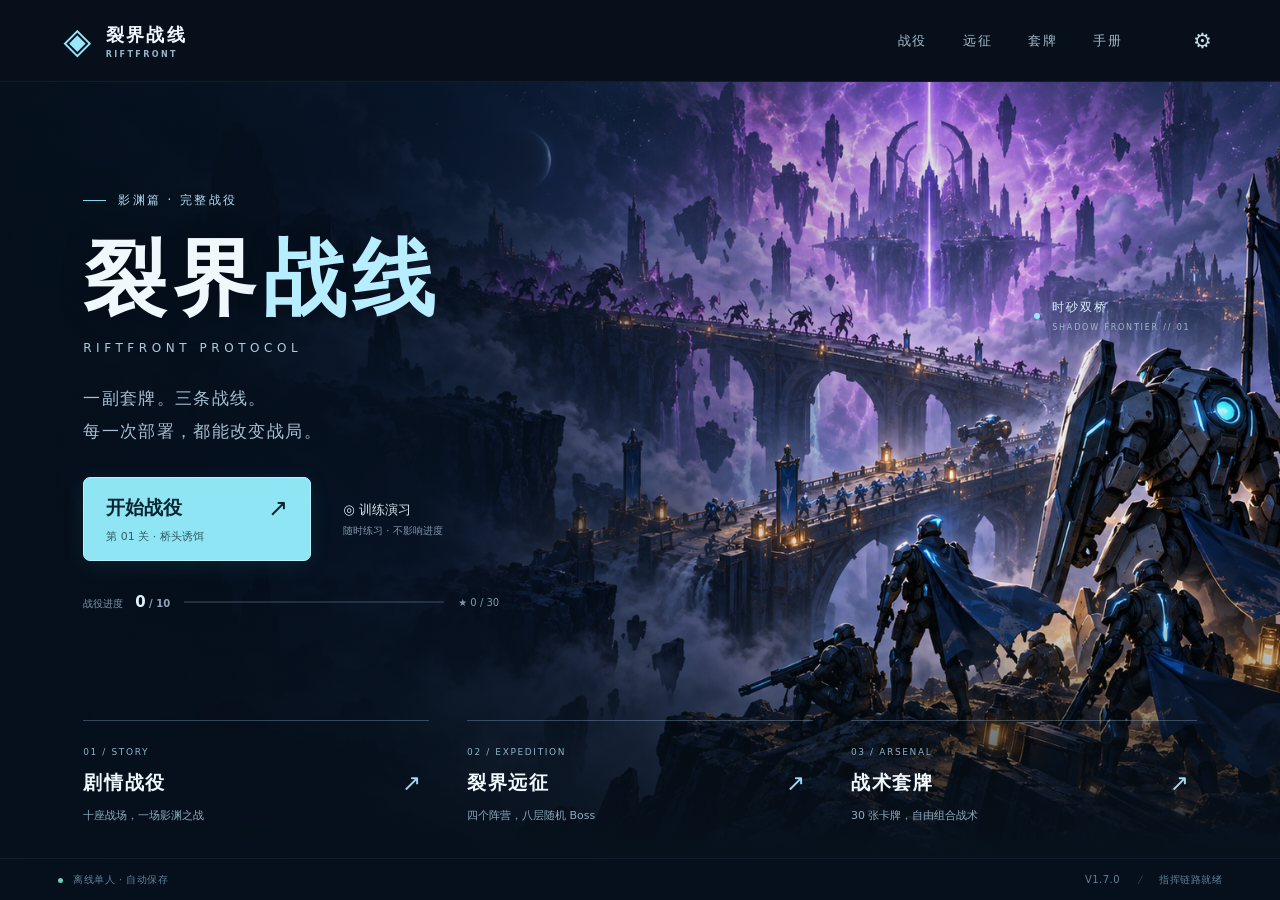
==== commit f51c6e2c: "Release V1.7.0 gameplay experience and runtime art updates" ====
--- a/index.html
+++ b/index.html
@@ -4,14 +4,15 @@
   <meta charset="utf-8">
   <meta name="viewport" content="width=device-width, initial-scale=1, viewport-fit=cover">
   <meta name="theme-color" content="#07121d">
-  <meta name="description" content="《裂界战线》宽战区网页版PVE原型 V1.6.0，包含全新10关剧情、统一单位缩略图、全建筑序列帧动画、王冠式寻路索敌、强化肉鸽远征与第四阵营。">
-  <title>裂界战线｜宽战区 PVE 网页原型 V1.6.0</title>
+  <meta name="description" content="裂界战线：离线单人即时战术卡牌游戏。十关影渊战役、四大阵营与八层随机远征。">
+  <title>裂界战线 · 影渊战役</title>
   <link rel="icon" href="assets/favicon.svg" type="image/svg+xml">
   <link rel="stylesheet" href="css/main.css?v=1.6.1f">
+  <link rel="stylesheet" href="css/experience.css?v=1.7.0e">
 </head>
 <body>
-  <div id="screen" aria-live="polite"></div>
-  <div id="modal-root" aria-live="assertive"></div>
+  <div id="screen"></div>
+  <div id="modal-root"></div>
   <div id="toast-root" aria-live="polite"></div>
   <noscript>
     <div class="noscript-message">本游戏需要启用 JavaScript。请在浏览器中允许脚本后重新打开 index.html。</div>
@@ -19,16 +20,18 @@
 
   <script src="js/data.js"></script>
   <script src="js/v140_data.js"></script>
-  <script src="js/storage.js"></script>
-  <script src="js/audio.js"></script>
-  <script src="js/engine.js?v=1.6.1b"></script>
-  <script src="js/v140_engine.js"></script>
+  <script src="js/storage.js?v=1.7.0e"></script>
+  <script src="js/audio.js?v=1.7.0e"></script>
+  <script src="js/engine.js?v=1.7.0e"></script>
+  <script src="js/v140_engine.js?v=1.7.0e"></script>
   <script src="js/ui.js"></script>
-  <script src="js/main.js?v=1.6.1b"></script>
-  <script src="js/single_deck_patch.js"></script>
+  <script src="js/main.js?v=1.7.0e"></script>
+  <script src="js/single_deck_patch.js?v=1.7.0e"></script>
   <script src="js/v130_patch.js"></script>
   <script src="js/v140_rogue.js"></script>
-  <script src="js/v150_art_patch.js?v=1.6.1"></script>
-  <script src="js/v160_visual_patch.js"></script>
+  <script src="js/v150_art_patch.js?v=1.6.3a"></script>
+  <script src="js/v160_visual_patch.js?v=1.6.3a"></script>
+  <script src="js/v162_runtime_polish.js?v=1.6.3a"></script>
+  <script src="js/experience.js?v=1.7.0e"></script>
 </body>
 </html>
--- a/css/experience.css
+++ b/css/experience.css
@@ -0,0 +1,191 @@
+/* V1.7 command interface. The battlefield remains the live 1280 × 720 canvas. */
+:root { --cyan: #6addf5; --yellow: #ffd177; --radius-xl: 20px; --radius-lg: 15px; font-family: "Segoe UI", "Microsoft YaHei", "PingFang SC", system-ui, sans-serif; }
+body { background: #080f19; }
+button { -webkit-tap-highlight-color: transparent; cursor: pointer; }
+button:disabled { cursor: not-allowed; }
+button, input, textarea { font-family: inherit; }
+[hidden] { display: none !important; }
+.primary-button { background: #8fe5f4; color: #06242f; border: 1px solid #b5f4ff; box-shadow: 0 5px 22px #63d6ed18; border-radius: 7px; }
+.primary-button:hover { background: #b6f4ff; box-shadow: 0 5px 24px #64d8f52b; }
+.secondary-button, .ghost-button { border-radius: 7px; }
+.eyebrow { font-size: 11px; letter-spacing: .16em; }
+.command-header { position: relative; z-index: 10; height: 82px; padding: 0 4.5%; display: flex; align-items: center; justify-content: space-between; gap: 24px; border-bottom: 1px solid #badfff12; background: #07121bcc; }
+.command-header button { border: 0; background: none; }
+.command-brand { display: flex; align-items: center; gap: 12px; text-align: left; color: #f0f8ff; font-size: 18px; font-weight: 750; letter-spacing: .13em; }
+.command-brand small { display: block; color: #9ab3c7; font-size: 8px; letter-spacing: .3em; margin-top: 3px; }
+.command-symbol { color: #97e8fd; font-size: 36px; line-height: 1; }
+.command-header nav { display: flex; gap: 36px; margin-left: auto; margin-right: 36px; }
+.command-header nav button { position: relative; padding: 29px 0; font-size: 13px; letter-spacing: .12em; color: #a5b7c9; }
+.command-header nav button:hover, .command-header nav [aria-current] { color: #b8f3ff; }
+.command-header nav [aria-current]::after { content: ''; position: absolute; bottom: 0; left: 0; right: 0; height: 2px; background: #8ceaff; }
+.command-settings { color: #c9dce6; font-size: 21px; width: 40px; height: 40px; }
+.command-home { min-height: 100svh; background: #060f1c; display: flex; flex-direction: column; }
+.command-home .command-header { background: #06101ad9; }
+.command-hero { min-height: 650px; flex: 1; position: relative; isolation: isolate; display: flex; flex-direction: column; justify-content: center; padding: 45px 6.5% 182px; }
+.command-hero::before { content: ''; position: absolute; inset: 0; z-index: -2; background: url('../assets/riftfront-command-v170.png') center 54% / cover no-repeat; }
+.command-hero::after { content: ''; position: absolute; inset: 0; z-index: -1; background: linear-gradient(90deg, #06101cee, #06101c85 35%, transparent 70%), linear-gradient(0deg, #07111c 0%, transparent 35%, #060e1b20); }
+.command-copy { max-width: 540px; animation: command-enter .65s ease both; }
+.chapter-kicker { display: flex; align-items: center; gap: 12px; font-size: 12px; letter-spacing: .2em; color: #afdef5; margin: 0 0 22px; }
+.chapter-kicker i { width: 23px; height: 1px; background: #7ed9eb; }
+.command-copy h1 { margin: 0; font-size: clamp(58px, 6.5vw, 102px); font-weight: 800; line-height: 1.16; letter-spacing: .08em; text-shadow: 0 3px 28px #0005; white-space: nowrap; }
+.command-copy h1 span { color: #b7eeff; }
+.command-english { margin: 14px 0 27px; font-size: 12px; letter-spacing: .38em; color: #b2cbdc; }
+.command-tagline { font-size: 17px; line-height: 1.9; letter-spacing: .08em; color: #a8bed1; }
+.command-start { display: flex; align-items: center; gap: 26px; margin-top: 30px; }
+.command-primary { min-width: 228px; padding: 16px 22px; text-align: left; display: flex; flex-direction: column; gap: 7px; }
+.command-primary > span { display: flex; align-items: center; justify-content: space-between; width: 100%; font-size: 19px; font-weight: 750; }
+.command-primary b { font-size: 24px; font-weight: 400; }
+.command-primary small { font-size: 11px; font-weight: 500; opacity: .7; }
+.command-practice { border: 0; background: transparent; color: #d8e8f0; font-size: 13px; text-align: left; line-height: 1.8; }
+.command-practice span { display: block; font-size: 10px; color: #8199ac; }
+.command-practice:hover { color: #8fe5f4; }
+.command-progress { display: flex; gap: 14px; align-items: center; max-width: 416px; margin-top: 32px; font-size: 10px; color: #7f98ac; }
+.command-progress > span:first-child { display: flex; gap: 12px; align-items: baseline; white-space: nowrap; }
+.command-progress b { font-size: 15px; font-weight: 600; color: #e3f2ff; }
+.command-progress small { font-size: 10px; color: #8ba7b9; }
+.command-progress > div { flex: 1; height: 2px; background: #b9dfff26; }
+.command-progress i { display: block; height: 100%; background: #81ddf0; }
+.command-stars { white-space: nowrap; }
+.command-modebar { position: absolute; left: 6.5%; right: 6.5%; bottom: 32px; display: grid; grid-template-columns: repeat(3, 1fr); gap: 38px; }
+.command-modebar button { min-height: 106px; text-align: left; border: 0; border-top: 1px solid #9cc9e84d; padding: 16px 6px 0 0; background: transparent; transition: transform .2s, border-color .2s; animation: command-enter .65s .16s both; }
+.command-modebar button:nth-child(2) { animation-delay: .23s; }.command-modebar button:nth-child(3) { animation-delay: .3s; }
+.command-modebar button:hover { transform: translateY(-4px); border-color: #a6efff; }
+.command-modebar span { font-size: 9px; letter-spacing: .18em; color: #8db3c7; }
+.command-modebar strong { display: block; margin: 11px 0 8px; font-size: 19px; font-weight: 650; letter-spacing: .09em; }
+.command-modebar strong b { float: right; color: #a3d8ef; font-size: 23px; font-weight: 400; }
+.command-modebar small { color: #8daabd; font-size: 11px; }
+.command-world-label { position: absolute; right: 7%; top: 28%; color: #d9efff; display: flex; align-items: center; gap: 12px; font-size: 12px; letter-spacing: .15em; }
+.command-world-label i { width: 6px; height: 6px; background: #9ae8fc; border-radius: 50%; box-shadow: 0 0 16px #7ed6ff; animation: beacon 4s infinite; }
+.command-world-label small { display: block; margin-top: 7px; font-size: 8px; color: #a1b7ce; }
+.command-footer { min-height: 42px; display: flex; justify-content: space-between; align-items: center; padding: 0 4.5%; font-size: 10px; letter-spacing: .05em; color: #638195; border-top: 1px solid #bce4fc10; }
+.command-footer i { display: inline-block; width: 5px; height: 5px; margin-right: 7px; background: #70cdb6; border-radius: 50%; }
+.command-footer em { padding: 0 14px; opacity: .5; }
+.command-atmosphere { position: absolute; inset: 10% 0 15% 55%; z-index: -1; pointer-events: none; background: radial-gradient(ellipse, #87b5ff09, transparent 65%); animation: atmosphere 9s ease-in-out infinite alternate; }
+@keyframes command-enter { from { opacity: 0; transform: translateY(15px); } to { opacity: 1; transform: translateY(0); } }
+@keyframes beacon { 50% { opacity: .35; } }
+@keyframes atmosphere { to { opacity: .35; transform: translateY(-18px); } }
+
+/* Campaign, deck and expedition share readable type and a calm command shell. */
+.content-main { width: min(1440px, calc(100% - 80px)); }
+.campaign-heading { display: flex; justify-content: space-between; align-items: center; gap: 30px; margin: 10px 0 30px; }
+.campaign-heading h1 { font-size: 38px; margin: 10px 0 12px; letter-spacing: .08em; }
+.campaign-heading p { color: #8ea6bb; margin: 0; font-size: 14px; }
+.campaign-difficulty { display: flex; flex-direction: column; align-items: flex-end; gap: 9px; }
+.campaign-difficulty > span { color: #acc1cf; font-size: 12px; }.campaign-difficulty > small { color: #7c96a9; font-size: 11px; }
+.difficulty-picker { display: flex; border: 1px solid #8fbed52a; border-radius: 6px; padding: 4px; }
+.difficulty-picker button { border: 0; background: transparent; color: #92aabc; font-size: 12px; padding: 9px 24px; border-radius: 3px; }
+.difficulty-picker button[aria-pressed=true] { background: #8fe5f4; color: #102b3b; }
+.campaign-next { display: flex; align-items: center; justify-content: space-between; gap: 32px; background: linear-gradient(90deg, #0a192af2 25%, #0a152885 65%), url('../assets/riftfront-command-v170.png') 60% 48% / cover; padding: 30px 36px; border: 1px solid #a3d6f322; border-radius: 12px; min-height: 250px; }
+.campaign-next > div:first-child { max-width: 610px; }.campaign-next > div > span { font-size: 11px; letter-spacing: .1em; color: #9fcde6; }
+.campaign-next h2 { font-size: 28px; margin: 12px 0; }.campaign-next p { color: #98b4c9; font-size: 13px; line-height: 1.9; }
+.campaign-next .primary-button { min-height: 43px; padding: 10px 24px; font-size: 13px; }
+.campaign-completion { min-width: 180px; display: flex; flex-direction: column; gap: 14px; }.campaign-completion strong { font-size: 60px; font-weight: 500; }.campaign-completion strong small { font-size: 20px; color: #7895b0; }
+.campaign-pips { display: flex; gap: 5px; }.campaign-pips i { width: 13px; height: 4px; background: #ceeaff33; }.campaign-pips .is-complete { background: #88e4ec; }
+.mission-list-heading { display: flex; align-items: center; justify-content: space-between; margin: 32px 0 14px; }.mission-list-heading h2 { font-size: 16px; margin: 0; font-weight: 600; }
+.mission-list { border-top: 1px solid #a9d6ea21; }.mission-row { display: grid; grid-template-columns: 54px minmax(170px, 1.1fr) minmax(160px, 1fr) 95px 90px; gap: 22px; align-items: center; padding: 21px 18px; border-bottom: 1px solid #a9d6ea18; transition: background .18s; }
+.mission-row:hover { background: #b4d9f008; }.mission-row.is-next { background: #64ccec08; }.mission-row.is-locked { opacity: .47; }
+.mission-order { font-size: 24px; color: #5e809a; font-variant-numeric: tabular-nums; font-weight: 300; }.is-complete .mission-order { color: #8eddd4; }
+.mission-copy small { color: #7893a9; font-size: 9px; letter-spacing: .08em; }.mission-copy h3 { font-size: 17px; margin: 7px 0; font-weight: 650; }.mission-copy p { margin: 0; font-size: 11px; color: #8da3b5; }
+.boss-tag { display: inline-block; font-size: 8px; font-weight: 500; letter-spacing: .08em; color: #e1b1f7; border: 1px solid #c690de44; padding: 3px 5px; margin-left: 8px; vertical-align: middle; }
+.mission-conditions span { font-size: 12px; color: #a2b8ca; }.mission-conditions small { display: block; font-size: 10px; color: #6f8b9f; margin-top: 8px; }
+.mission-rating small { color: #738ea0; font-size: 11px; }.mission-row .stars { font-size: 15px; letter-spacing: 1px; }
+.mission-row > button { padding: 10px; font-size: 12px; min-height: 42px; }.campaign-footnote { color: #718b9e; font-size: 11px; margin: 24px 0 0; line-height: 1.8; }
+.hero-art-panel { border-radius: 12px; }.hero-art-panel .hero-copy { padding: 30px; }.hero-art-panel .hero-copy h1 { font-size: 34px; line-height: 1.35; max-width: 760px; }.hero-art-panel .hero-copy p { font-size: 13px; line-height: 1.85; max-width: 650px; }
+.deck-main .hero-art-panel { min-height: 200px; }.deck-main .hero-copy { min-height: 0; }.deck-main .info-pill { font-size: 11px; }
+.deck-composition { display: flex; gap: 20px; padding: 10px 16px; font-size: 11px; color: #8daebf; }.deck-composition b { color: #c4eafa; padding-left: 6px; }
+.deck-advice { padding: 0 16px; margin: 0 0 14px; color: #7597aa; font-size: 11px; line-height: 1.7; }
+.deck-search { display: flex; align-items: center; margin: 14px 0 10px; gap: 12px; }.deck-search input { min-width: 0; flex: 1; border: 1px solid #9dc6dd30; background: #06101c; border-radius: 5px; color: #ebf7ff; padding: 12px; font-size: 12px; }.deck-search span { font-size: 11px; color: #7999ac; white-space: nowrap; }
+.deck-factions { display: flex; flex-wrap: wrap; gap: 5px; }.deck-factions button { border: 1px solid transparent; background: #ffffff05; border-radius: 4px; padding: 7px 9px; font-size: 10px; color: #92aebf; }.deck-factions [aria-pressed=true] { color: #a0e9fa; border-color: #a0e9fa55; background: #70dff510; }
+.empty-library { color: #87a6b8; padding: 30px 10px; font-size: 13px; grid-column: 1 / -1; }
+.deck-actions { display: flex; flex-wrap: wrap; gap: 8px; }.deck-actions button { font-size: 12px; }
+.card-tile .card-desc { font-size: 11px; line-height: 1.6; }.card-tile .card-name { font-size: 14px; }.card-tile:disabled { opacity: .6; }
+
+/* Live battlefield */
+.command-battle.battle-screen { height: 100svh; min-height: 550px; display: grid; grid-template-rows: 66px 32px minmax(0, 1fr) 164px 25px; overflow: hidden; background: #060e17; }
+.command-battle .battle-topbar { display: grid; grid-template-columns: 40px minmax(100px, 1fr) 176px minmax(100px, 1fr) 40px; gap: 20px; padding: 7px 16px; background: #07111b; }
+.command-battle .battle-icon-button { width: 38px; height: 38px; font-size: 16px; border-radius: 6px; }
+.command-battle .core-hud { display: grid; grid-template-columns: minmax(0, 1fr) auto; gap: 6px 10px; }
+.command-battle .core-label { display: flex; grid-column: 1 / -1; font-size: 11px; line-height: 1.4; letter-spacing: .04em; }.command-battle .core-label b { font-size: 12px; }
+.command-battle .core-bar { height: 7px; }.command-battle .outpost-dots i { width: 6px; height: 6px; }.command-battle .outpost-dots { gap: 6px; }
+.command-battle .battle-title-block { grid-column: auto; grid-row: auto; min-width: 0; width: auto; display: flex; flex-direction: column; align-items: center; gap: 1px; }.command-battle .battle-title-block small { font-size: 8px; color: #83b6c9; letter-spacing: .12em; }.command-battle .battle-title-block strong { font-size: 14px; }.command-battle .battle-title-block > span { position: static; transform: none; font-size: 18px; line-height: 1; margin: 2px 0 0; color: #ffd27c; font-variant-numeric: tabular-nums; }
+.command-phase { display: flex; align-items: center; padding: 0 17px; gap: 25px; position: relative; border-bottom: 1px solid #a2d4ed1c; background: #08131f; }
+.phase-markers { display: flex; gap: 28px; }.phase-markers > span { font-size: 10px; color: #4f6b80; white-space: nowrap; }.phase-markers b { font-size: 12px; margin-right: 6px; }.phase-markers .is-active { color: #b9ecfa; }.phase-markers .is-past { color: #719ab0; }
+.command-phase-progress { position: absolute; left: 0; bottom: -1px; width: 100%; height: 2px; opacity: .75; }.command-phase-progress i { display: block; height: 100%; background: #7eddf4; width: 0; }
+.command-phase > #stage-rate { margin-left: auto; font-size: 10px; color: #e3c585; }
+.command-battle .battle-layout { display: grid; grid-template-columns: minmax(0, 1fr) 224px; gap: 10px; padding: 10px 12px; min-height: 0; overflow: hidden; }
+.command-battle .battlefield-column { display: flex; min-width: 0; min-height: 0; }
+.command-battle .battlefield-frame { flex: 1; width: 100%; height: 100%; min-height: 0; aspect-ratio: auto; border-radius: 9px; overflow: hidden; border: 1px solid #89c2da32; background: #08131e; animation: command-enter .3s ease; }
+.command-battle .battlefield-frame::before, .command-battle .battlefield-frame::after { display: none; }
+.command-battle #battle-canvas { position: absolute; inset: 0; display: block; width: 100%; height: 100%; object-fit: contain; touch-action: none; }
+.command-field-label { position: absolute; top: 11px; left: 14px; right: 14px; display: flex; justify-content: space-between; gap: 20px; color: #b2d9e9; font-size: 11px; pointer-events: none; text-shadow: 0 1px 5px #000; }.command-field-label small { font-size: 9px; color: #8eafc2; }
+.command-battle .battlefield-help { bottom: 9px; left: 50%; transform: translateX(-50%); width: max-content; max-width: 94%; margin: 0; padding: 7px 13px; border-radius: 5px; background: #05111de6; border: 1px solid #c2ecff1e; font-size: 11px; color: #a0cee1; white-space: normal; text-align: center; }
+.command-battle .intel-sidebar { display: flex; flex-direction: column; gap: 11px; min-height: 0; overflow-y: auto; padding: 0; border: 0; border-radius: 0; background: transparent; }
+.command-battle .intel-sidebar > section { border: 1px solid #9dccdf20; border-radius: 7px; padding: 13px; background: #0a1622; box-shadow: none; }
+.command-battle .intel-sidebar > section > span { display: block; color: #6e9caf; font-size: 10px; letter-spacing: .07em; margin-bottom: 8px; }.command-battle .intel-sidebar > section > strong { color: #d8edf6; font-size: 13px; line-height: 1.6; font-weight: 600; }.command-battle .intel-sidebar p { display: block; font-size: 11px; line-height: 1.8; color: #89a8bc; margin: 7px 0 0; }
+.command-forecast > div { display: flex; justify-content: space-between; align-items: center; font-size: 11px; color: #abcede; }.command-forecast > div i { height: 5px; width: 5px; border-radius: 50%; background: #86dfec; }.command-battle .command-forecast > strong { display: block; font-size: 28px !important; color: #ffd177 !important; font-variant-numeric: tabular-nums; margin: 6px 0; letter-spacing: .05em; }.command-forecast > small { font-size: 10px; line-height: 1.6; color: #7999af; }
+.command-battle .objective-panel { flex: none; }.command-battle .selected-card-panel { flex: 1 0 auto; }.card-intel-art { float: right; width: 60px; height: 60px; object-fit: cover; border-radius: 5px; margin-left: 8px; margin-bottom: 4px; border: 1px solid #9dccdf26; }.card-intel-stats { display: grid; grid-template-columns: 1fr 1fr; gap: 9px; clear: both; padding-top: 12px; font-size: 10px; color: #7797ac; }.card-intel-stats b { float: right; color: #beddec; font-weight: 600; }.card-intel-rule { clear: both; margin-top: 12px; padding-top: 11px; border-top: 1px solid #b9dff018; font-size: 10px; color: #6ebacd; line-height: 1.8; }
+.command-battle .event-log-panel { flex: 0 0 auto; max-height: 105px; overflow: hidden; }.command-battle #battle-event-log p { font-size: 10px; margin: 5px 0 0; padding-bottom: 5px; line-height: 1.5; }
+.command-battle .battle-controls { display: grid; grid-template-columns: 1fr 1fr; gap: 7px; flex-shrink: 0; }.command-battle .battle-controls button { font-size: 11px; min-height: 36px; border-radius: 5px; background: #102131; color: #accede; }
+.command-battle .battle-handbar { display: grid; grid-template-columns: 180px minmax(0, 1fr) 160px; gap: 12px; padding: 10px 12px; min-height: 0; border-top: 1px solid #afd4e52a; background: #07111bdc; }
+.command-battle .energy-module { display: flex; gap: 12px; padding: 9px; border: 0; background: transparent; min-width: 0; }.command-battle .energy-orb { width: 65px; height: 65px; flex: 0 0 65px; padding: 0; display: flex; justify-content: center; align-items: baseline; padding-top: 20px; border-radius: 50%; box-shadow: 0 0 0 4px #060f19, 0 0 0 5px #ffd47438, 0 0 24px #ffcf6812; }.command-battle .energy-orb span { font-size: 22px; font-weight: 750; }.command-battle .energy-orb small { font-size: 9px; }.command-battle .energy-module > div:last-child { min-width: 0; flex: 1; }.command-battle .energy-module > div:last-child > strong { font-size: 11px; color: #e5d8b0; }.command-battle .energy-module > div:last-child > small { font-size: 9px; color: #8f9286; line-height: 1.65; }.command-battle .energy-bar { height: 4px; margin: 10px 0 7px; }.is-full .energy-orb { filter: brightness(1.12); }
+.command-battle .hand-container { display: flex; align-items: stretch; gap: 8px; overflow-x: auto; overflow-y: hidden; min-width: 0; padding: 6px 3px 3px; scrollbar-width: thin; scrollbar-color: #3b6077 transparent; }
+.command-battle .hand-card { display: flex; flex-direction: column; position: relative; flex: 0 0 clamp(90px, 8.5vw, 125px); min-width: 0; height: 132px; min-height: 0; margin: 0; padding: 3px 3px 7px; clip-path: none; border-radius: 7px; border: 1px solid #88b5cf42; background: #102437; touch-action: none; box-shadow: none; opacity: 1; transition: transform .15s, border-color .15s, filter .15s; }
+.command-battle .hand-card::after { display: none; }.command-battle .hand-card.is-unaffordable { opacity: .57; filter: saturate(.55); }.command-battle .hand-card:hover { transform: translateY(-3px); border-color: #7ee4fd; }.command-battle .hand-card.is-selected { border-color: #a1f0ff; transform: translateY(-5px); background: #123346; box-shadow: 0 0 0 1px #99eaff, 0 0 17px #6fdaed30; }.command-battle .hand-art { display: flex; width: 100%; height: 79px; flex: 1; min-height: 0; margin: 0 0 7px; border-radius: 4px; background-size: cover; background-position: 50% 42%; border: 0; }.command-battle .hand-art.has-image { background-size: cover; }.command-battle .spell-art { align-items: center; justify-content: center; background: radial-gradient(ellipse at 50% 65%, #44c0ee25, transparent 75%), #0b1d2d; }.command-battle .spell-art b { font-size: 37px; color: #85e1f6; font-weight: 400; text-shadow: 0 0 20px #a1e8ff40; }
+.command-battle .hand-cost { top: 5px; left: 5px; width: 23px; height: 25px; border-radius: 5px; font-size: 13px; background: #ffd47e; color: #352708; box-shadow: 0 2px 7px #0007; }.command-battle .hand-hotkey { top: 6px; right: 6px; border-radius: 3px; background: #05141acd; color: #a0bfce; padding: 1px 4px; font-size: 10px; }.command-battle .hand-name { font-size: 11px; font-weight: 650; color: #e0f0fa; line-height: 1.4; white-space: nowrap; overflow: hidden; text-overflow: ellipsis; width: 100%; text-align: center; }.command-battle .hand-name em { font-style: normal; font-size: 9px; color: #ffd477; }.command-battle .hand-type { font-size: 9px; color: #7798b1; margin-top: 4px; }
+.command-draw { border-left: 1px solid #99d7ec18; padding-left: 12px; display: flex; flex-direction: column; justify-content: center; gap: 12px; }.command-battle .draw-module { display: flex; flex-direction: row; padding: 0; gap: 10px; background: transparent; border: 0; align-items: center; border-radius: 0; }.command-battle .progress-ring { width: 44px; height: 44px; flex: 0 0 44px; }.command-battle .progress-ring > span { font-size: 8px; }.command-battle .progress-ring > b { font-size: 10px; }.command-draw .draw-module > div:last-child > strong { font-size: 12px; color: #a4c6d6; }.command-draw small { display: block; font-size: 9px; color: #6c8da0; margin-top: 6px; }.command-battle .archive-button { display: flex; gap: 8px; align-items: center; justify-content: space-between; min-height: 33px; padding: 5px 7px; border: 1px solid #c6eaff25; background: #0c1d2b; border-radius: 5px; }.command-battle .archive-button > span { font-size: 15px; color: #8ab9ce; }.command-battle .archive-button strong { font-size: 10px; color: #a6bccb; }.command-battle .archive-button > b { font-size: 10px; color: #8cd6f0; }.command-battle .archive-button kbd { display: none; }.command-battle .archive-button:disabled { opacity: .4; }
+.command-keybar { display: flex; justify-content: space-between; align-items: center; padding: 0 18px; color: #546f83; font-size: 9px; border-top: 1px solid #b0dfff0b; }.command-keybar kbd { border: 0; background: transparent; padding: 0 3px; color: #8097a9; font-size: 9px; box-shadow: none; }.command-keybar > span:last-child { color: #748fa1; }
+.command-battle .command-coach { top: 40px; left: 14px; padding: 12px 30px 12px 14px; width: 260px; border: 1px solid #75d8f146; border-left: 3px solid #87e5fb; background: #081823ed; border-radius: 5px; box-shadow: 0 5px 15px #0003; pointer-events: auto; }.command-battle .command-coach > span { display: block; margin-bottom: 8px; color: #78b5c9; font-size: 9px; }.command-coach > span > b { margin-left: 10px; color: #a2e8ff; }.command-coach > strong { font-size: 12px; font-weight: 600; }.command-battle .command-coach p { font-size: 10px; line-height: 1.7; color: #97b6ca; margin: 6px 0 0; }.command-coach > button { position: absolute; right: 5px; top: 5px; border: 0; background: transparent; color: #7e9faf; font-size: 18px; width: 26px; height: 26px; }
+.command-boss { position: absolute; top: 40px; left: 50%; transform: translateX(-50%); width: min(320px, 43%); padding: 10px 13px; border: 1px solid #c689ee55; border-radius: 5px; background: #130d24e0; pointer-events: none; }.command-boss > div { display: flex; justify-content: space-between; font-size: 10px; color: #e3b1fb; margin-bottom: 7px; }.command-boss > i { display: block; height: 4px; background: #d7acff19; }.command-boss > i b { display: block; height: 100%; background: #d299f1; transition: width .1s; }
+.command-battle .battle-banner-stack { top: 25%; width: min(420px, 74%); left: 50%; transform: translateX(-50%); }.command-battle .battle-banner { padding: 11px 16px; border-radius: 5px; }.command-battle .battle-banner strong { font-size: 15px; }.command-battle .battle-banner span { font-size: 11px; line-height: 1.6; }
+.core-danger { pointer-events: none; position: absolute; inset: 0; opacity: 0; box-shadow: inset 0 0 38px #ff51484d; transition: opacity .3s; }.is-core-danger .core-danger { opacity: 1; }.is-core-danger .player-core-hud .core-label { color: #ff9285; }
+.hand-drag-ghost { font-size: 12px; }.hand-drag-ghost .hand-art { min-height: 60px; }
+.command-battle .hand-card { touch-action: pan-x; }
+
+/* Ready, pause and debrief are complete keyboard-operable states. */
+.modal-card { border-radius: 15px; background: linear-gradient(145deg, #122538, #081321 85%); border: 1px solid #afd5f032; box-shadow: 0 30px 100px #0008; }.modal-card h2 { font-size: 30px; letter-spacing: .05em; }.modal-card > p { font-size: 13px; line-height: 1.9; color: #9db6c9; }.modal-card .modal-actions button { min-height: 44px; font-size: 13px; }.modal-card > small { display: block; font-size: 11px; line-height: 1.8; color: #688a9f; }
+.command-ready { width: min(680px, 94vw); padding: 36px; }.command-ready h2 { margin: 12px 0 14px; }.ready-steps { display: grid; grid-template-columns: repeat(3, 1fr); gap: 18px; margin: 30px 0; border-top: 1px solid #abd6ec20; padding-top: 23px; }.ready-steps b { display: block; font-size: 25px; font-weight: 300; color: #70bed6; margin-bottom: 12px; }.ready-steps strong { display: block; font-size: 14px; margin-bottom: 8px; font-weight: 600; }.ready-steps span { font-size: 11px; color: #8aa6bd; line-height: 1.7; }.ready-details { display: flex; gap: 15px; justify-content: space-between; font-size: 11px; color: #718ea4; padding: 13px 0; border-top: 1px solid #b4d7f019; border-bottom: 1px solid #b4d7f019; }.command-ready .modal-actions { margin: 24px 0 18px; }
+.command-pause { width: min(450px, 94vw); padding: 36px; }.command-pause h2 { margin: 14px 0; }.pause-summary { display: flex; justify-content: space-between; gap: 12px; color: #92b4c9; font-size: 11px; padding: 18px 0; border-top: 1px solid #a5d1eb24; border-bottom: 1px solid #a5d1eb24; margin: 24px 0; }.pause-summary b { font-weight: 500; color: #cebb8c; }.pause-actions { display: flex; flex-direction: column; gap: 10px; margin-bottom: 24px; }.pause-actions button { min-height: 46px; font-size: 13px; }.pause-actions kbd { font-size: 10px; border: 0; color: #16394b; background: #07152112; margin-left: 10px; }
+.command-result { width: min(620px, 94vw); padding: 28px 36px; }.command-result .result-emblem { font-size: 54px; width: 76px; height: 76px; border: 1px solid #7ae0e536; background: #6de0f308; color: #92e7f6; box-shadow: 0 0 35px #78d2f015; }.command-result.defeat .result-emblem { color: #d9c59b; border-color: #d9c59b40; }.command-result h2 { margin-bottom: 14px; }.command-result .result-stats { border-top: 1px solid #9ad2e327; border-bottom: 1px solid #9ad2e327; border-radius: 0; padding: 20px 0; margin: 24px 0 16px; background: transparent; }.command-result .result-stats > div { padding: 0; border: 0; background: transparent; }.command-result .result-stats span { font-size: 10px; color: #829db0; }.command-result .result-stats strong { font-size: 23px; margin-top: 8px; font-weight: 600; }.command-result .result-stats small { font-size: 13px; }.command-result .result-tip { font-size: 12px; color: #8eb1c6; }.command-result .result-reward { padding: 12px 15px; background: #65dbc907; border: 1px solid #73e9d51f; border-radius: 6px; margin: 18px 0; }.command-result .result-reward p { font-size: 11px; }.command-result .result-star-rule { margin-top: 18px; font-size: 10px; }
+.setting-volume { display: flex; flex-direction: column; gap: 16px; padding: 20px 0; }.setting-volume > span { font-size: 13px; }.setting-volume b { float: right; font-size: 12px; color: #7dddeb; }.setting-volume input { width: 100%; accent-color: #80dce8; }.settings-modal .setting-row small { font-size: 11px; }
+.dialogue-modal .dialogue-text { font-size: 17px; line-height: 1.9; }.modal-backdrop { background: #020713b8; backdrop-filter: blur(7px); }
+
+@media (min-width: 1500px) and (min-height: 950px) { .command-battle.battle-screen { grid-template-rows: 72px 34px minmax(0, 1fr) 185px 27px; }.command-battle .battle-layout { grid-template-columns: minmax(0, 1fr) 245px; }.command-battle .hand-card { height: 151px; flex-basis: 136px; }.command-battle .hand-name { font-size: 12px; }.command-battle .energy-module { gap: 18px; }.command-battle .battle-handbar { grid-template-columns: 200px minmax(0, 1fr) 176px; } }
+@media (max-width: 1100px) { .command-battle .battle-layout { grid-template-columns: minmax(0, 1fr) 186px; }.command-battle .battle-handbar { grid-template-columns: 146px minmax(0, 1fr) 128px; gap: 8px; }.command-battle .energy-orb { width: 52px; height: 52px; flex-basis: 52px; padding-top: 15px; }.command-battle .energy-orb span { font-size: 18px; }.command-battle .energy-module { gap: 9px; padding: 7px; }.command-battle .event-log-panel { display: none; }.command-battle .hand-card { flex-basis: 103px; }.command-draw { padding-left: 8px; }.command-battle .draw-module { gap: 7px; }.command-battle .command-coach { width: 225px; }.command-world-label { display: none; }.mission-row { grid-template-columns: 38px minmax(140px, 1fr) minmax(150px, .8fr) 70px 75px; gap: 15px; } }
+@media (max-width: 900px) { .command-battle .battle-layout { grid-template-columns: minmax(0, 1fr); }.command-battle .intel-sidebar { display: none; }.command-battle .battle-topbar { gap: 12px; grid-template-columns: 34px minmax(65px, 1fr) 135px minmax(65px, 1fr) 34px; padding: 7px 10px; }.command-battle .battle-icon-button { width: 32px; height: 34px; }.command-battle .battle-title-block strong { font-size: 13px; }.command-header nav { gap: 20px; margin-right: 12px; }.content-main { width: calc(100% - 36px); }.mission-row { grid-template-columns: 38px 1fr 70px 75px; }.mission-conditions { display: none; }.command-hero { padding-left: 7%; padding-top: 45px; }.command-tagline { font-size: 15px; }.command-start { gap: 20px; }.command-modebar { left: 7%; right: 7%; gap: 25px; }.command-modebar strong { font-size: 17px; }.command-modebar small { font-size: 10px; }.command-header { height: 68px; }.command-header nav button { padding: 23px 0; } }
+@media (max-width: 600px) { .command-header { padding: 0 18px; gap: 8px; height: 62px; }.command-brand { font-size: 15px; gap: 7px; }.command-symbol { font-size: 27px; }.command-brand small { font-size: 7px; }.command-header nav { gap: 16px; margin: 0 4px 0 auto; }.command-header nav button { font-size: 11px; padding: 22px 0; letter-spacing: 0; }.command-settings { width: 28px; font-size: 18px; }.command-hero { min-height: 680px; padding: 38px 24px 220px; justify-content: flex-start; }.command-hero::before { background-position: 62% center; }.command-hero::after { background: linear-gradient(90deg, #06101ce3, #06101c59), linear-gradient(0deg, #07111c 3%, transparent 60%); }.command-copy h1 { font-size: 57px; }.chapter-kicker { font-size: 10px; margin-bottom: 20px; }.command-english { font-size: 9px; letter-spacing: .28em; margin: 13px 0 25px; }.command-tagline { font-size: 14px; }.command-start { gap: 15px; flex-wrap: wrap; margin-top: 28px; }.command-primary { min-width: 206px; padding: 14px 18px; }.command-primary > span { font-size: 17px; }.command-practice { font-size: 11px; }.command-practice span { font-size: 9px; }.command-progress { margin-top: 27px; }.command-modebar { bottom: 18px; left: 24px; right: 24px; grid-template-columns: 1fr; gap: 0; }.command-modebar button { min-height: 54px; display: grid; grid-template-columns: 1fr 1fr; align-items: center; gap: 4px 10px; padding: 10px 0; }.command-modebar span { display: none; }.command-modebar strong { margin: 0; font-size: 15px; }.command-modebar strong b { float: none; font-size: 16px; margin-left: 10px; }.command-modebar small { text-align: right; font-size: 9px; }.command-footer { padding: 12px 18px; font-size: 8px; gap: 12px; }.command-footer em { padding: 0 6px; }.campaign-heading { align-items: flex-start; flex-direction: column; gap: 22px; }.campaign-heading h1 { font-size: 32px; }.campaign-difficulty { align-items: flex-start; }.campaign-next { padding: 23px; min-height: 0; }.campaign-next h2 { font-size: 25px; }.campaign-completion { display: none; }.mission-row { grid-template-columns: 29px minmax(0, 1fr) 66px; gap: 12px; padding: 17px 4px; }.mission-rating { display: none; }.mission-copy h3 { font-size: 15px; }.mission-copy p { font-size: 10px; }.mission-order { font-size: 20px; }.mission-row > button { font-size: 11px; padding: 8px; }.hero-art-panel .hero-copy { padding: 22px; }.hero-art-panel .hero-copy h1 { font-size: 27px; }.hero-art-panel .hero-copy p { font-size: 12px; }
+  .command-battle.battle-screen { height: 100svh; min-height: 650px; grid-template-rows: 69px 27px minmax(220px, 1fr) 206px 27px; }.command-battle .battle-topbar { grid-template-columns: 28px 1fr 103px 1fr 28px; gap: 8px; padding: 6px 7px; }.command-battle .battle-icon-button { width: 27px; height: 34px; font-size: 14px; }.command-battle .core-hud { display: grid; gap: 6px 3px; }.command-battle .core-label { font-size: 8px; flex-wrap: wrap; gap: 3px; }.command-battle .core-label b { font-size: 10px; }.command-battle .outpost-dots { display: none; }.command-battle .core-bar { grid-column: 1 / -1; height: 5px; }.command-battle .battle-title-block small { font-size: 7px; }.command-battle .battle-title-block strong { font-size: 12px; }.command-battle .battle-title-block > span { font-size: 17px; }.command-phase { padding: 0 9px; gap: 10px; }.phase-markers { gap: 16px; }.phase-markers > span { font-size: 8px; }.phase-markers b { font-size: 9px; margin-right: 2px; }.command-phase > #stage-rate { font-size: 8px; }.command-battle .battle-layout { padding: 5px; gap: 0; }.command-battle .battlefield-frame { border-radius: 5px; }.command-field-label { font-size: 9px; left: 9px; right: 9px; top: 8px; }.command-field-label small { font-size: 8px; }.command-battle .battlefield-help { font-size: 9px; padding: 5px 8px; bottom: 6px; }.command-battle .battle-handbar { display: grid; grid-template-columns: 1fr 1fr; grid-template-rows: 47px minmax(0, 1fr); padding: 6px 8px; gap: 2px 12px; }.command-battle .energy-module { order: 0; padding: 3px 4px; gap: 9px; }.command-battle .energy-orb { width: 36px; height: 36px; flex-basis: 36px; padding-top: 9px; box-shadow: 0 0 0 2px #060f19, 0 0 0 3px #ffd47438; }.command-battle .energy-orb span { font-size: 13px; }.command-battle .energy-orb small { font-size: 7px; }.command-battle .energy-module > div:last-child > strong { font-size: 10px; }.command-battle .energy-module > div:last-child > small { display: none; }.command-battle .energy-bar { margin: 7px 0 0; height: 3px; }.command-draw { order: 1; grid-column: 2; grid-row: 1; display: flex; flex-direction: row; align-items: center; gap: 10px; border-left: 0; padding: 0; }.command-battle .draw-module { gap: 7px; }.command-battle .progress-ring { height: 32px; width: 32px; flex-basis: 32px; }.command-battle .progress-ring > span { display: none; }.command-battle .progress-ring > b { font-size: 9px; }.command-draw .draw-module > div:last-child { display: none; }.command-battle .archive-button { flex: 1; min-height: 30px; gap: 5px; padding: 4px 6px; }.command-battle .archive-button strong, .command-battle .archive-button > b { font-size: 9px; }.command-battle .hand-container { order: 2; grid-column: 1 / -1; gap: 7px; padding: 8px 2px 5px; }.command-battle .hand-card { flex-basis: 93px; height: 132px; }.command-battle .hand-name { font-size: 10px; }.command-keybar { padding: 0 8px; font-size: 8px; }.command-keybar > span:first-child { display: none; }.command-keybar::before { content: '点击选牌 → 点击战场部署'; }.command-battle .command-coach { top: 29px; left: 8px; width: 196px; padding: 8px 24px 8px 10px; }.command-battle .command-coach p { display: none; }.command-battle .command-coach > span { margin-bottom: 4px; font-size: 8px; }.command-coach > strong { font-size: 10px; }.command-boss { top: 29px; width: 43%; left: auto; right: 8px; transform: none; padding: 7px; }.command-boss > div { font-size: 8px; }.command-boss > div span { max-width: 82%; white-space: nowrap; overflow: hidden; text-overflow: ellipsis; }.command-battle .battle-banner strong { font-size: 13px; }.command-battle .battle-banner span { font-size: 10px; }
+  .command-ready, .command-pause, .command-result { padding: 25px 22px; }.modal-card h2 { font-size: 25px; }.ready-steps { gap: 12px; margin: 23px 0; }.ready-steps strong { font-size: 12px; }.ready-steps span { font-size: 10px; }.ready-details { font-size: 10px; gap: 8px; }.command-result .result-stats { grid-template-columns: repeat(2, 1fr); gap: 20px; }.command-result .result-star-rule { font-size: 9px; }.modal-positioner { padding: 12px; }
+}
+@media (max-height: 650px) and (min-width: 601px) { .command-battle.battle-screen { min-height: 360px; grid-template-rows: 52px 25px minmax(0, 1fr) 112px 0; }.command-battle .battle-handbar { padding: 4px 8px; grid-template-columns: 128px minmax(0, 1fr) 115px; gap: 7px; }.command-battle .hand-card { height: 99px; flex-basis: 89px; padding-bottom: 5px; }.command-battle .hand-art { margin-bottom: 3px; }.command-battle .hand-type { display: none; }.command-battle .hand-name { font-size: 10px; }.command-battle .hand-cost { width: 21px; height: 22px; font-size: 12px; }.command-battle .battle-layout { padding: 4px 8px; }.command-keybar { display: none; }.command-battle .energy-module > div:last-child > small { display: none; }.command-battle .energy-orb { width: 44px; height: 44px; flex-basis: 44px; padding-top: 12px; }.command-battle .energy-orb span { font-size: 16px; }.command-battle .energy-module > div:last-child > strong { font-size: 10px; }.command-battle .command-coach { padding: 8px 28px 8px 10px; top: 30px; }.command-battle .command-coach p { display: none; }.command-battle .battle-title-block > span { font-size: 15px; }.command-battle .battle-title-block small { display: none; }.command-battle .battle-title-block strong { font-size: 12px; }.command-battle .battlefield-help { font-size: 9px; padding: 4px 8px; bottom: 5px; }.command-battle .draw-module > div:last-child { display: none; }.command-battle .draw-module { justify-content: center; }.command-battle .command-draw { gap: 6px; }.command-ready { padding: 23px 28px; }.command-ready h2 { margin: 8px 0; font-size: 25px; }.ready-steps { margin: 16px 0; padding-top: 13px; }.ready-steps b { display: none; }.command-ready .modal-actions { margin: 14px 0; } }
+@media (prefers-reduced-motion: reduce) { *, *::before, *::after { animation: none !important; transition-duration: .01ms !important; scroll-behavior: auto !important; } }
+.reduced-motion *, .reduced-motion *::before, .reduced-motion *::after { animation: none !important; transition-duration: .01ms !important; scroll-behavior: auto !important; }
+
+.hero-art-panel.command-deck-hero { background: linear-gradient(90deg, #071725f5 28%, #07172570), url('../assets/riftfront-command-v170.png') center 54% / cover; min-height: 220px; }
+.hero-art-panel .info-pill-row { display: flex; flex-wrap: wrap; gap: 8px; margin-top: 18px; }
+.hero-art-panel .info-pill { padding: 5px 9px; font-size: 10px; color: #99becf; background: #07172580; border: 1px solid #90cce329; border-radius: 4px; }
+.rogue-difficulty { display: flex; gap: 16px; align-items: center; margin-top: 18px; }
+.rogue-difficulty > span { color: #9bbacc; font-size: 11px; }
+.library-heading { display: grid; grid-template-columns: minmax(0, 1fr) auto; gap: 15px; align-items: center; }
+.library-heading > div:first-child strong { font-size: 12px; line-height: 1.6; margin-top: 7px; font-weight: 500; }
+.library-heading .filter-tabs { flex-wrap: nowrap; white-space: nowrap; }
+.library-heading .deck-search, .library-heading .deck-factions { grid-column: 1 / -1; }
+.library-heading .deck-search { margin: 0; width: 100%; }
+.library-heading .deck-search input { min-width: 0; flex: 1; }
+.library-heading .deck-factions { margin: 0; gap: 8px; }
+.card-tile:disabled { opacity: .86; filter: none; }
+@media (max-width: 600px) { .library-heading { grid-template-columns: 1fr; }.library-heading .filter-tabs { justify-self: start; }.hero-art-panel.command-deck-hero { min-height: 240px; } }
+
+/* On a tall touch screen, use the spare height for useful card information. */
+@media (max-width: 600px) and (min-height: 700px) {
+  .command-battle .battle-layout { grid-template-rows: minmax(0, 1fr) 110px; gap: 5px; }
+  .command-battle .intel-sidebar { display: grid; grid-template-columns: 106px minmax(0, 1fr); gap: 10px; overflow: hidden; padding: 8px 9px; border: 1px solid #a6d7ed20; border-radius: 5px; }
+  .command-battle .command-forecast { padding: 4px 0; border: 0; }
+  .command-battle .command-forecast > div { font-size: 9px; line-height: 1.6; }
+  .command-battle .command-forecast > strong { font-size: 25px; margin: 8px 0 0; }
+  .command-battle .command-forecast > small, .command-battle .objective-panel, .command-battle .event-log-panel, .command-battle .battle-controls { display: none; }
+  .command-battle .selected-card-panel { padding: 4px 0 4px 10px; border: 0; border-left: 1px solid #a6d7ed20; overflow: auto; }
+  .command-battle .selected-card-panel > span { font-size: 8px; }
+  .command-battle .selected-card-panel > strong { font-size: 12px; margin: 5px 0; }
+  .command-battle .selected-card-panel > p { font-size: 10px; line-height: 1.6; margin: 4px 0; }
+  .command-battle .card-intel-art, .command-battle .card-intel-stats, .command-battle .card-intel-rule { display: none; }
+}
